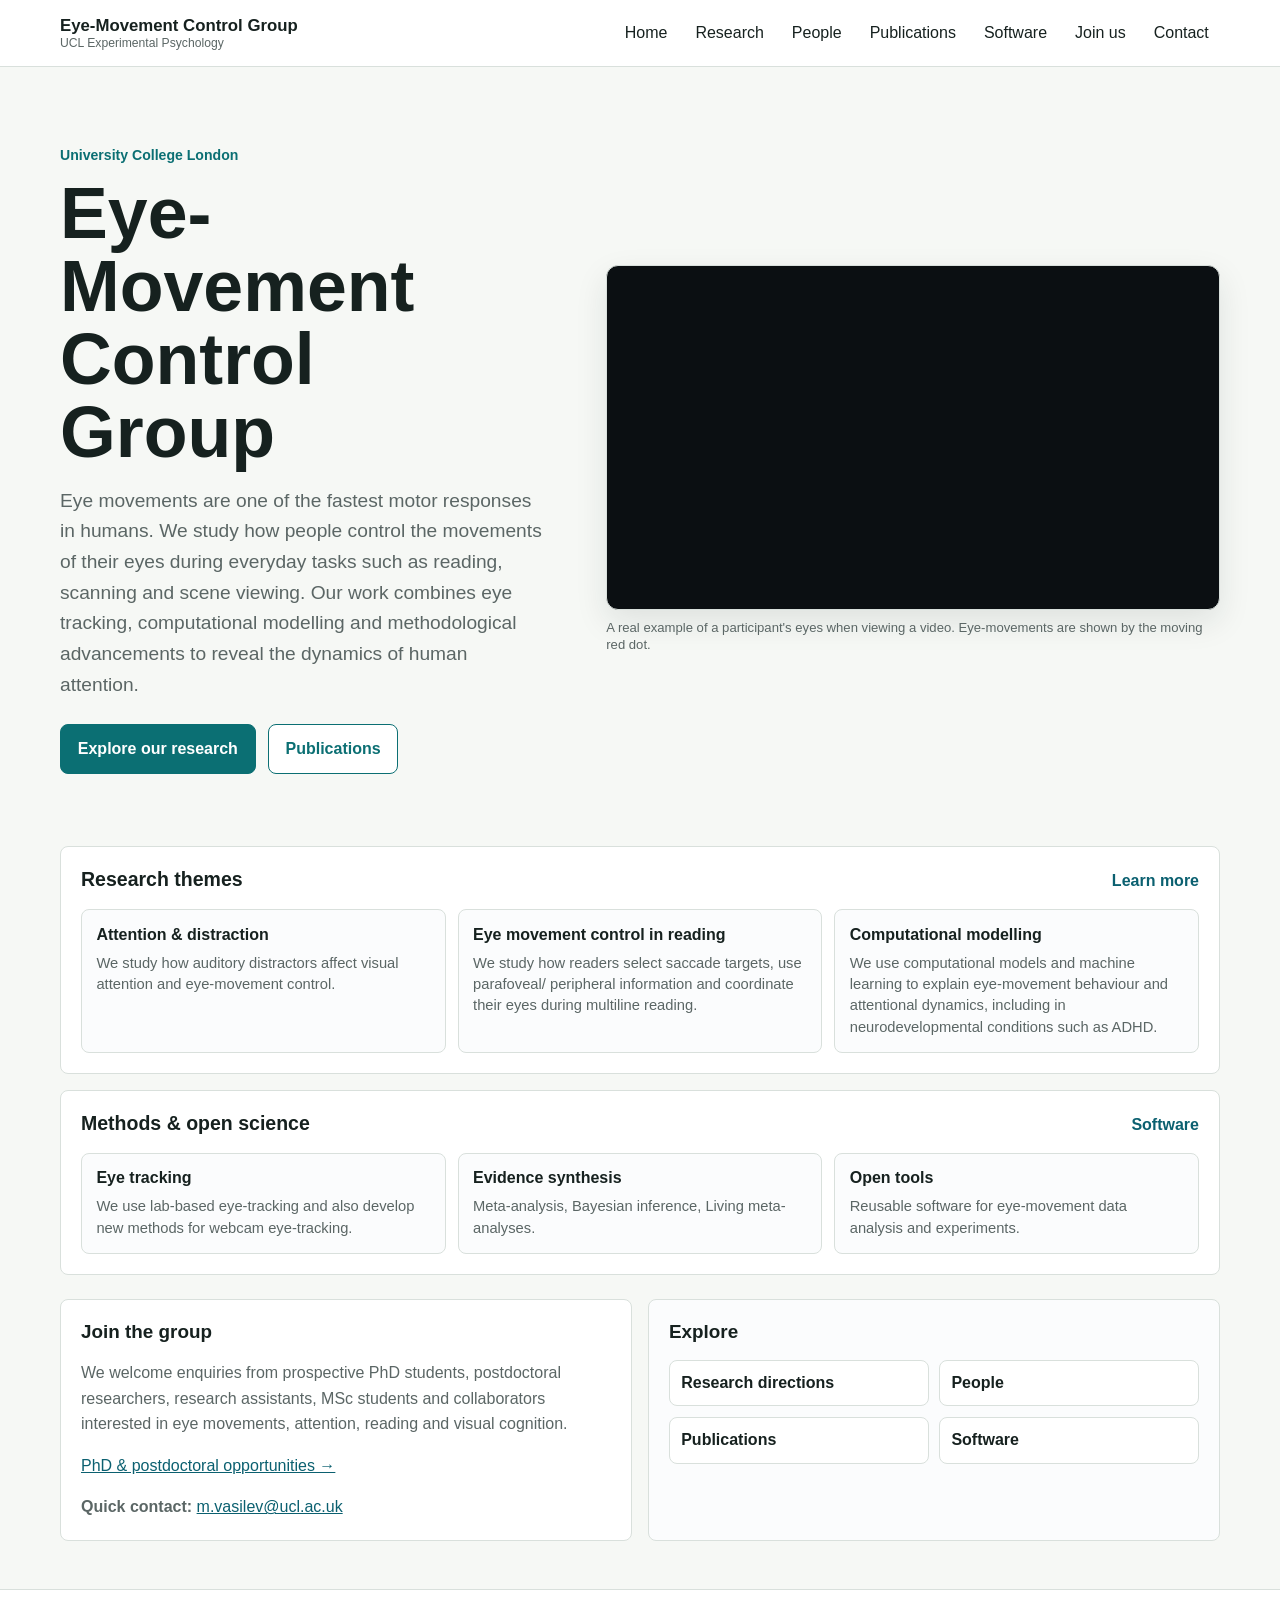
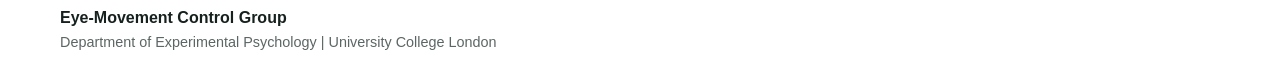
==== index.html @ b3ec9efa "Update index.html" ====
<!doctype html><html lang="en"><head><meta charset="utf-8"><meta name="viewport" content="width=device-width,initial-scale=1"><title>Eye-Movement Control Group | UCL</title><link rel="stylesheet" href="assets/css/style.css"><link rel="stylesheet" href="assets/css/custom.css"></head><body>
<header class="site-header"><div class="container header-inner"><a class="site-brand-text" href="index.html">Eye-Movement Control Group<span>UCL Experimental Psychology</span></a><nav><ul class="nav-list"><li><a href="index.html">Home</a></li><li><a href="research.html">Research</a></li><li><a href="people.html">People</a></li><li><a href="publications.html">Publications</a></li><li><a href="software.html">Software</a></li><li><a href="join.html">Join us</a></li><li><a href="contact.html">Contact</a></li></ul></nav></div></header>
<main class="container"><section class="hero"><div class="hero-copy"><p class="eyebrow">University College London</p><h1>Eye-Movement Control Group</h1><p class="lead">Eye movements are one of the fastest motor responses in humans. We study how people control the movements of their eyes during everyday tasks such as reading, scanning and scene viewing. Our work combines eye tracking, computational modelling and methodological advancements to reveal the dynamics of human attention.</p><div class="button-row"><a class="button" href="research.html">Explore our research</a><a class="button button-secondary" href="publications.html">Publications</a></div></div><div class="hero-visual hero-video-wrap"><video class="hero-video" autoplay muted loop playsinline preload="metadata" aria-label="Real eye-tracking data overlaid on a dynamic scene"><source src="videos/eye-movements-demo.mp4" type="video/mp4">Your browser does not support embedded video.</video><p class="hero-video-caption">A real example of a participant's eyes when viewing a video. Eye-movements are shown by the moving red dot.</p></div></section>
<section class="home-research"><article class="research-group-card"><div class="research-group-heading"><h2>Research themes</h2><a href="research.html">Learn more</a></div><div class="research-topic-grid"><div class="research-topic-card"><h3>Attention & distraction</h3><p>We study how auditory distractors affect visual attention and eye-movement control.</p></div><div class="research-topic-card"><h3>Eye movement control in reading</h3><p> We study how readers select saccade targets, use parafoveal/ peripheral information and coordinate their eyes during multiline reading.</p></div><div class="research-topic-card"><h3>Computational modelling</h3><p> We use computational models and machine learning to explain eye-movement behaviour and attentional dynamics, including in neurodevelopmental conditions such as ADHD.</p></div></div></article>
<article class="research-group-card"><div class="research-group-heading"><h2>Methods & open science</h2><a href="software.html">Software</a></div><div class="research-topic-grid"><div class="research-topic-card"><h3>Eye tracking</h3><p>We use lab-based eye-tracking and also develop new methods for webcam eye-tracking.</p></div><div class="research-topic-card"><h3>Evidence synthesis</h3><p>Meta-analysis, Bayesian inference, Living meta-analyses.</p></div><div class="research-topic-card"><h3>Open tools</h3><p>Reusable software for eye-movement data analysis and experiments.</p></div></div></article></section>
<section class="grid two-up"><div class="panel">
  <h2>Join the group</h2>
  <p>We welcome enquiries from prospective PhD students, postdoctoral researchers, research assistants, MSc students and collaborators interested in eye movements, attention, reading and visual cognition.</p>
  <p><a href="join.html">PhD &amp; postdoctoral opportunities →</a></p>
  <p><strong>Quick contact:</strong> <a href="mailto:m.vasilev@ucl.ac.uk">m.vasilev@ucl.ac.uk</a></p>
</div><div class="panel link-panel"><h2>Explore</h2><ul class="section-links"><li><a href="research.html">Research directions</a></li><li><a href="people.html">People</a></li><li><a href="publications.html">Publications</a></li><li><a href="software.html">Software</a></li></ul></div></section>
</main><footer class="site-footer"><div class="container footer-inner"><div><strong>Eye-Movement Control Group</strong><div class="small">Department of Experimental Psychology | University College London</div></div><div class="small"></div></div></footer></body></html>
---- assets/css/style.css ----
:root {
  --bg: #f6f8f5;
  --surface: #ffffff;
  --surface-soft: #f2f5f7;
  --text: #16211f;
  --muted: #5b6665;
  --accent: #0f766e;
  --accent-strong: #b45309;
  --link: #155e75;
  --border: #d9e0dc;
  --shadow: 0 16px 42px rgba(22, 33, 31, 0.08);
}

* {
  box-sizing: border-box;
}

html {
  scroll-behavior: smooth;
}

body {
  margin: 0;
  font-family: Arial, Helvetica, sans-serif;
  background: var(--bg);
  color: var(--text);
  line-height: 1.6;
}

a {
  color: var(--link);
}

.container {
  width: min(1160px, 92vw);
  margin: 0 auto;
}

.site-header {
  position: sticky;
  top: 0;
  z-index: 20;
  background: rgba(255, 255, 255, 0.94);
  border-bottom: 1px solid var(--border);
  backdrop-filter: blur(10px);
}

.header-inner,
.footer-inner {
  display: flex;
  justify-content: space-between;
  align-items: center;
  gap: 1.25rem;
  padding: 0.95rem 0;
}

.site-brand {
  display: inline-flex;
  align-items: center;
  flex: 0 0 auto;
  text-decoration: none;
}

.site-brand img {
  display: block;
  width: min(260px, 48vw);
  height: auto;
}

.nav-list {
  display: flex;
  flex-wrap: wrap;
  gap: 0.35rem;
  justify-content: flex-end;
  margin: 0;
  padding: 0;
  list-style: none;
}

.nav-list a {
  display: inline-flex;
  align-items: center;
  min-height: 2.25rem;
  padding: 0.32rem 0.7rem;
  border-radius: 8px;
  color: var(--text);
  text-decoration: none;
}

.nav-list a:hover {
  background: var(--surface-soft);
  color: var(--accent);
}

.clone-button {
  display: inline-flex;
  align-items: center;
  justify-content: center;
  flex: 0 0 auto;
  min-height: 2.25rem;
  padding: 0.32rem 0.82rem;
  border: 1px solid var(--accent);
  border-radius: 8px;
  background: var(--accent);
  color: #ffffff;
  font-size: 0.94rem;
  font-weight: 700;
  text-decoration: none;
}

.clone-button:hover {
  background: #0b5f59;
  border-color: #0b5f59;
  color: #ffffff;
}

.hero {
  display: grid;
  grid-template-columns: minmax(0, 1.04fr) minmax(340px, 0.96fr);
  align-items: center;
  gap: clamp(2rem, 5vw, 4.5rem);
  min-height: auto;
  padding: clamp(2.4rem, 6vw, 5rem) 0 clamp(1.75rem, 4vw, 3rem);
}

.hero-copy h1 {
  max-width: 820px;
  margin: 0 0 1rem;
  font-size: clamp(2.4rem, 5.6vw, 5rem);
  line-height: 1.02;
  letter-spacing: 0;
}

.eyebrow {
  margin: 0 0 0.65rem;
  color: var(--accent);
  font-size: 0.88rem;
  font-weight: 700;
  letter-spacing: 0;
}

.lead {
  max-width: 720px;
  margin: 0;
  color: var(--muted);
  font-size: clamp(1.04rem, 1.5vw, 1.2rem);
}

.button-row {
  display: flex;
  flex-wrap: wrap;
  gap: 0.75rem;
  margin-top: 1.45rem;
}

.button {
  display: inline-flex;
  align-items: center;
  justify-content: center;
  min-height: 2.65rem;
  padding: 0.72rem 1.05rem;
  border: 1px solid var(--accent);
  border-radius: 8px;
  background: var(--accent);
  color: #ffffff;
  font-weight: 700;
  text-decoration: none;
}

.button:hover {
  background: #0b5f59;
  border-color: #0b5f59;
}

.button-secondary {
  background: var(--surface);
  color: var(--accent);
}

.button-secondary:hover {
  background: #eaf5f2;
  color: #0b5f59;
}

.hero-visual {
  display: grid;
  justify-items: center;
  min-width: 0;
}

.crystal-viewer {
  position: relative;
  overflow: hidden;
  width: 58%;
  height: min(302px, 32vw);
  min-height: 210px;
  border: 1px solid rgba(217, 224, 220, 0.5);
  border-radius: 8px;
  background: var(--bg);
  box-shadow: none;
}

.viewer-fallback {
  position: absolute;
  inset: 0;
  background: var(--bg);
}

.atom {
  position: absolute;
  display: block;
  border-radius: 50%;
  box-shadow: inset -10px -12px 18px rgba(0, 0, 0, 0.16), 0 12px 20px rgba(0, 0, 0, 0.12);
}

.atom-sr {
  width: 3.15rem;
  height: 3.15rem;
  background: #2f9e44;
}

.atom-ti {
  width: 2.55rem;
  height: 2.55rem;
  background: #2563eb;
}

.atom-o {
  width: 2rem;
  height: 2rem;
  background: #dc2626;
}

.atom-corner-1 {
  left: 18%;
  top: 23%;
}

.atom-corner-2 {
  right: 20%;
  top: 20%;
}

.atom-corner-3 {
  left: 22%;
  bottom: 19%;
}

.atom-corner-4 {
  right: 17%;
  bottom: 23%;
}

.atom-center {
  left: 50%;
  top: 50%;
  transform: translate(-50%, -50%);
}

.atom-face-1 {
  left: 50%;
  top: 24%;
  transform: translateX(-50%);
}

.atom-face-2 {
  left: 28%;
  top: 50%;
  transform: translateY(-50%);
}

.atom-face-3 {
  right: 28%;
  top: 50%;
  transform: translateY(-50%);
}

.structure-caption {
  display: flex;
  justify-content: space-between;
  gap: 1rem;
  width: 58%;
  margin: 0.75rem 0 0;
  color: var(--muted);
  font-size: 0.95rem;
}

.structure-caption strong {
  color: var(--text);
  white-space: nowrap;
}

.grid {
  display: grid;
  gap: 1rem;
  margin: 1.5rem 0;
}

.three-up {
  grid-template-columns: repeat(3, minmax(0, 1fr));
}

.two-up {
  grid-template-columns: repeat(2, minmax(0, 1fr));
}

.card,
.panel,
.publication-preview {
  border: 1px solid var(--border);
  border-radius: 8px;
  background: var(--surface);
  padding: 1.25rem;
}

.card h2,
.panel h2,
.publication-preview h2 {
  margin-top: 0;
  font-size: 1.18rem;
  line-height: 1.25;
}

.card h2:not(:first-child) {
  margin-top: 1.6rem;
}

.card p,
.panel p {
  margin-bottom: 0;
  color: var(--muted);
}

.home-research {
  display: grid;
  gap: 1rem;
  margin: 1.5rem 0;
}

.research-group-card {
  border: 1px solid var(--border);
  border-radius: 8px;
  background: var(--surface);
  padding: 1.25rem;
}

.research-group-heading {
  display: flex;
  align-items: baseline;
  justify-content: space-between;
  gap: 1rem;
  margin-bottom: 0.95rem;
}

.research-group-heading h2 {
  margin: 0;
  font-size: 1.22rem;
  line-height: 1.25;
}

.research-group-heading a {
  flex: 0 0 auto;
  font-weight: 700;
  text-decoration: none;
}

.research-topic-grid {
  display: grid;
  grid-template-columns: repeat(3, minmax(0, 1fr));
  gap: 0.75rem;
}

.research-topic-card {
  display: grid;
  gap: 0.45rem;
  align-content: start;
  min-height: 5.25rem;
  border: 1px solid var(--border);
  border-radius: 8px;
  background: #fbfcfd;
  padding: 0.9rem;
}

.research-topic-card h3 {
  margin: 0;
  font-size: 1rem;
  line-height: 1.3;
}

.research-topic-card p {
  margin: 0;
  color: var(--muted);
  font-size: 0.92rem;
  line-height: 1.45;
}

.link-panel {
  background: #fbfcfd;
}

.section-links {
  display: grid;
  grid-template-columns: repeat(2, minmax(0, 1fr));
  gap: 0.65rem;
  margin: 0;
  padding: 0;
  list-style: none;
}

.section-links a {
  display: block;
  min-height: 2.5rem;
  padding: 0.6rem 0.7rem;
  border: 1px solid var(--border);
  border-radius: 8px;
  background: var(--surface);
  color: var(--text);
  font-weight: 700;
  text-decoration: none;
}

.section-links a:hover {
  border-color: var(--accent);
  color: var(--accent);
}

.section-heading {
  display: flex;
  align-items: baseline;
  justify-content: space-between;
  gap: 1rem;
}

.section-heading h2 {
  margin: 0;
}

.section-heading a {
  font-weight: 700;
  text-decoration: none;
}

.publication-list {
  margin: 0.75rem 0 0;
  padding: 0;
  list-style: none;
}

.publication-list li {
  display: grid;
  gap: 0.2rem;
  padding: 1rem 0;
  border-top: 1px solid var(--border);
}

.publication-list li:first-child {
  border-top: 0;
}

.publication-list strong {
  color: var(--text);
}

.publication-list span,
.publication-list em {
  color: var(--muted);
}

.publication-list a {
  width: fit-content;
  font-weight: 700;
  text-decoration: none;
}

.publication-overview {
  margin: 1rem 0 1.25rem;
  border-top: 1px solid var(--border);
  border-bottom: 1px solid var(--border);
  padding: 0.85rem 0;
}

.publication-overview p {
  margin: 0;
  color: var(--muted);
}

.publication-overview strong {
  color: var(--text);
}

.publication-catalog {
  margin-top: 1rem;
}

.full-publication-list {
  counter-reset: publication;
  display: grid;
  gap: 0.85rem;
  margin-top: 0;
}

.full-publication-list .publication-item {
  counter-increment: publication;
  display: block;
  border: 1px solid var(--border);
  border-radius: 8px;
  background: var(--surface);
  padding: 0;
}

.full-publication-list .publication-item:first-child {
  border-top: 1px solid var(--border);
}

.publication-entry {
  display: grid;
  grid-template-columns: 3rem 4.75rem minmax(0, 1fr);
  gap: 0.95rem;
  align-items: start;
  padding: 1rem;
}

.publication-entry::before {
  content: counter(publication);
  display: inline-flex;
  align-items: center;
  justify-content: center;
  width: 2.35rem;
  height: 2.35rem;
  border-radius: 50%;
  background: var(--surface-soft);
  color: var(--accent);
  font-weight: 700;
}

.publication-year-pill {
  display: inline-flex;
  align-items: center;
  justify-content: center;
  min-height: 2rem;
  border: 1px solid var(--border);
  border-radius: 8px;
  padding: 0.25rem 0.55rem;
  color: var(--accent-strong);
  font-size: 0.9rem;
  font-weight: 700;
}

.publication-body {
  min-width: 0;
}

.publication-body h2 {
  margin: 0;
  font-size: 1.05rem;
  line-height: 1.35;
}

.publication-title-row {
  display: grid;
  grid-template-columns: minmax(0, 1fr) auto;
  gap: 0.75rem;
  align-items: start;
}

.publication-altmetric {
  display: flex;
  justify-content: flex-end;
  min-width: 4rem;
  min-height: 2.2rem;
}

.publication-authors {
  margin: 0.35rem 0 0;
  color: var(--muted);
}

.publication-meta {
  display: flex;
  flex-wrap: wrap;
  gap: 0.15rem 0.75rem;
  margin: 0.5rem 0 0;
  color: var(--muted);
  font-size: 0.94rem;
}

.publication-actions {
  display: flex;
  flex-wrap: wrap;
  gap: 0.5rem;
  margin-top: 0.7rem;
}

.publication-actions a {
  display: inline-flex;
  align-items: center;
  min-height: 2rem;
  border: 1px solid var(--border);
  border-radius: 8px;
  padding: 0.25rem 0.65rem;
  background: #fbfcfd;
  color: var(--link);
  font-size: 0.9rem;
}

.publication-actions a:hover {
  border-color: var(--accent);
  color: var(--accent);
}

.page-header {
  padding: 2.5rem 0 0.75rem;
}

.page-header h1 {
  margin: 0 0 0.5rem;
  font-size: clamp(2rem, 4vw, 3.25rem);
  letter-spacing: 0;
}

.page-intro {
  max-width: 760px;
  color: var(--muted);
}

.person-card h2 {
  margin-bottom: 0.2rem;
}

.person-time {
  margin: 0.25rem 0;
  color: var(--muted);
  font-size: 0.92rem;
  font-weight: 700;
}

.person-email,
.person-link {
  margin: 0.25rem 0;
}

.person-link a {
  font-weight: 700;
  text-decoration: none;
}

.person-card-header {
  display: grid;
  grid-template-columns: 5.5rem minmax(0, 1fr);
  gap: 1rem;
  align-items: center;
  margin-bottom: 0.85rem;
}

.person-photo {
  display: block;
  width: 5.5rem;
  aspect-ratio: 3 / 4;
  border: 1px solid var(--border);
  border-radius: 8px;
  object-fit: cover;
  object-position: center top;
  background: var(--surface-soft);
}

.person-photo-placeholder {
  display: inline-flex;
  align-items: center;
  justify-content: center;
  color: var(--accent);
  font-size: 1.6rem;
  font-weight: 700;
}

.muted {
  color: var(--muted);
}

.contact-card p {
  margin: 0.35rem 0;
}

.news-tools,
.people-tools {
  display: flex;
  flex-wrap: wrap;
  gap: 0.55rem;
  margin: 0.75rem 0 1.25rem;
}

.news-filter,
.news-keyword,
.people-filter {
  display: inline-flex;
  align-items: center;
  min-height: 2.2rem;
  border: 1px solid var(--border);
  border-radius: 8px;
  background: var(--surface);
  color: var(--text);
  font: inherit;
  font-size: 0.92rem;
  font-weight: 700;
  cursor: pointer;
}

.news-filter,
.people-filter {
  padding: 0.35rem 0.8rem;
}

.news-filter:hover,
.news-filter.is-active,
.news-keyword:hover,
.people-filter:hover,
.people-filter.is-active {
  border-color: var(--accent);
  color: var(--accent);
}

.news-filter.is-active,
.people-filter.is-active {
  background: #eaf5f2;
}

.person-card[hidden] {
  display: none;
}

.news-timeline {
  display: grid;
  gap: 0.85rem;
}

.news-item[hidden] {
  display: none;
}

.news-details {
  border: 1px solid var(--border);
  border-radius: 8px;
  background: var(--surface);
}

.news-details summary {
  display: grid;
  grid-template-columns: 9.5rem minmax(0, 1fr) auto;
  gap: 0.9rem;
  align-items: center;
  padding: 1rem;
  cursor: pointer;
}

.news-details summary::marker {
  color: var(--accent);
}

.news-details[open] summary {
  border-bottom: 1px solid var(--border);
}

.news-date {
  color: var(--accent-strong);
  font-weight: 700;
}

.news-title {
  min-width: 0;
  font-weight: 700;
  line-height: 1.35;
}

.news-keywords {
  display: flex;
  flex-wrap: wrap;
  gap: 0.4rem;
  justify-content: flex-end;
}

.news-keyword {
  padding: 0.25rem 0.6rem;
}

.news-story {
  padding: 0 1rem 1rem;
  color: var(--muted);
}

.news-story p:last-child {
  margin-bottom: 0;
}

.site-footer {
  margin-top: 3rem;
  border-top: 1px solid var(--border);
  background: var(--surface);
}

.site-footer a {
  color: var(--link);
  text-decoration: none;
}

@media (max-width: 900px) {
  .hero {
    grid-template-columns: 1fr;
    min-height: auto;
  }

  .crystal-viewer {
    width: 55%;
    height: 250px;
  }

  .three-up,
  .two-up,
  .research-topic-grid {
    grid-template-columns: 1fr;
  }
}

@media (max-width: 700px) {
  .header-inner,
  .footer-inner {
    align-items: flex-start;
    flex-direction: column;
  }

  .nav-list {
    justify-content: flex-start;
  }

  .hero {
    padding-top: 2rem;
  }

  .hero-copy h1 {
    font-size: clamp(2.1rem, 13vw, 3.4rem);
  }

  .button,
  .button-secondary {
    width: 100%;
  }

  .crystal-viewer {
    width: 100%;
    height: 220px;
    min-height: 190px;
  }

  .structure-caption {
    width: 100%;
  }

  .structure-caption,
  .section-heading,
  .research-group-heading {
    align-items: flex-start;
    flex-direction: column;
  }

  .section-links {
    grid-template-columns: 1fr;
  }

  .publication-entry {
    grid-template-columns: 2.7rem minmax(0, 1fr);
    gap: 0.7rem;
  }

  .publication-entry::before {
    grid-row: 1 / span 2;
  }

  .publication-year-pill,
  .publication-body {
    grid-column: 2;
  }

  .publication-title-row {
    grid-template-columns: 1fr;
  }

  .publication-altmetric {
    justify-content: flex-start;
    width: fit-content;
  }

  .news-details summary {
    grid-template-columns: 1fr;
  }

  .news-keywords {
    justify-content: flex-start;
  }
}

/* Join the group funding information */
.join-panel-home h3 { margin-top: 1.35rem; margin-bottom: .45rem; }
.join-panel-home .funding-links { line-height: 1.8; }
.join-panel-home .funding-links a { text-decoration-thickness: 1px; text-underline-offset: 3px; }

/* Join the group page */
.join-page { padding-top: 3rem; padding-bottom: 4rem; }
.join-intro { max-width: 850px; margin-bottom: 3rem; }
.funding-grid { display: grid; grid-template-columns: repeat(2, minmax(0, 1fr)); gap: 1.25rem; margin-top: 1.5rem; }
.funding-card { border: 1px solid rgba(120,120,120,.22); border-radius: 16px; padding: 1.4rem; }
.funding-card h3 { margin-top: 0; margin-bottom: .65rem; }
.funding-card p { margin-bottom: .8rem; }
.funding-card a { text-underline-offset: 3px; }
.join-contact { margin-top: 1rem; }
@media (max-width: 760px) {
  .funding-grid { grid-template-columns: 1fr; }
  .join-page { padding-top: 2rem; }
}
---- assets/css/custom.css ----
:root { --accent:#0b6f73; --link:#0b6070; }
.site-brand-text { font-weight:800; font-size:1.05rem; color:var(--text); text-decoration:none; line-height:1.15; }
.site-brand-text span { display:block; font-size:.76rem; font-weight:500; color:var(--muted); margin-top:.12rem; }
.hero-photo { width:min(360px,82vw); aspect-ratio:1/1; object-fit:cover; border-radius:12px; border:1px solid var(--border); }
.kicker { color:var(--accent); font-weight:700; margin:0 0 .45rem; }
.page-main { padding:2.7rem 0 4rem; min-height:65vh; }
.page-main h1 { font-size:clamp(2.1rem,4vw,3.8rem); line-height:1.05; margin:.2rem 0 1rem; }
.page-intro { max-width:780px; color:var(--muted); font-size:1.1rem; }
.research-detail { display:grid; grid-template-columns:repeat(2,minmax(0,1fr)); gap:1rem; margin:1.5rem 0; }
.research-detail .card { min-height:220px; }
.pub-year { margin-top:2rem; padding-bottom:.35rem; border-bottom:1px solid var(--border); }
.pub-item { padding:1rem 0; border-bottom:1px solid var(--border); }
.pub-item p { margin:.2rem 0; }
.pub-links { font-size:.92rem; }
.person-card { display:grid; grid-template-columns:180px 1fr; gap:1.5rem; align-items:start; }
.person-card img { width:180px; aspect-ratio:1/1; object-fit:cover; border-radius:10px; }
.software-grid { display:grid; grid-template-columns:repeat(2,minmax(0,1fr)); gap:1rem; margin-top:1.5rem; }
.site-footer { border-top:1px solid var(--border); background:var(--surface); }
.footer-inner { align-items:flex-start; }
.small { font-size:.9rem; color:var(--muted); }
@media (max-width:800px){ .research-detail,.software-grid{grid-template-columns:1fr}.person-card{grid-template-columns:1fr}.person-card img{width:150px}.hero{grid-template-columns:1fr}.hero-visual{justify-items:start}.nav-list{justify-content:flex-start}.header-inner{align-items:flex-start;flex-direction:column}}
.pub-title { color: inherit; text-decoration: none; border-bottom: 1px solid transparent; transition: color .18s ease, border-color .18s ease; }
.pub-title:hover, .pub-title:focus { color: var(--accent); border-bottom-color: currentColor; }
/* Homepage eye-movement video */
.hero-video-wrap { width:100%; justify-items:stretch; }
.hero-video { display:block; width:100%; max-width:680px; aspect-ratio:16/9; object-fit:contain; background:#0b0f12; border:1px solid var(--border); border-radius:12px; box-shadow:0 12px 32px rgba(20,36,38,.10); }
.hero-video-caption { max-width:680px; margin:.55rem 0 0; color:var(--muted); font-size:.82rem; line-height:1.35; }
@media (min-width:901px) { .hero { grid-template-columns:minmax(0,.88fr) minmax(500px,1.12fr); } }
@media (max-width:900px) { .hero-video { max-width:100%; } .hero-video-caption { max-width:100%; } }
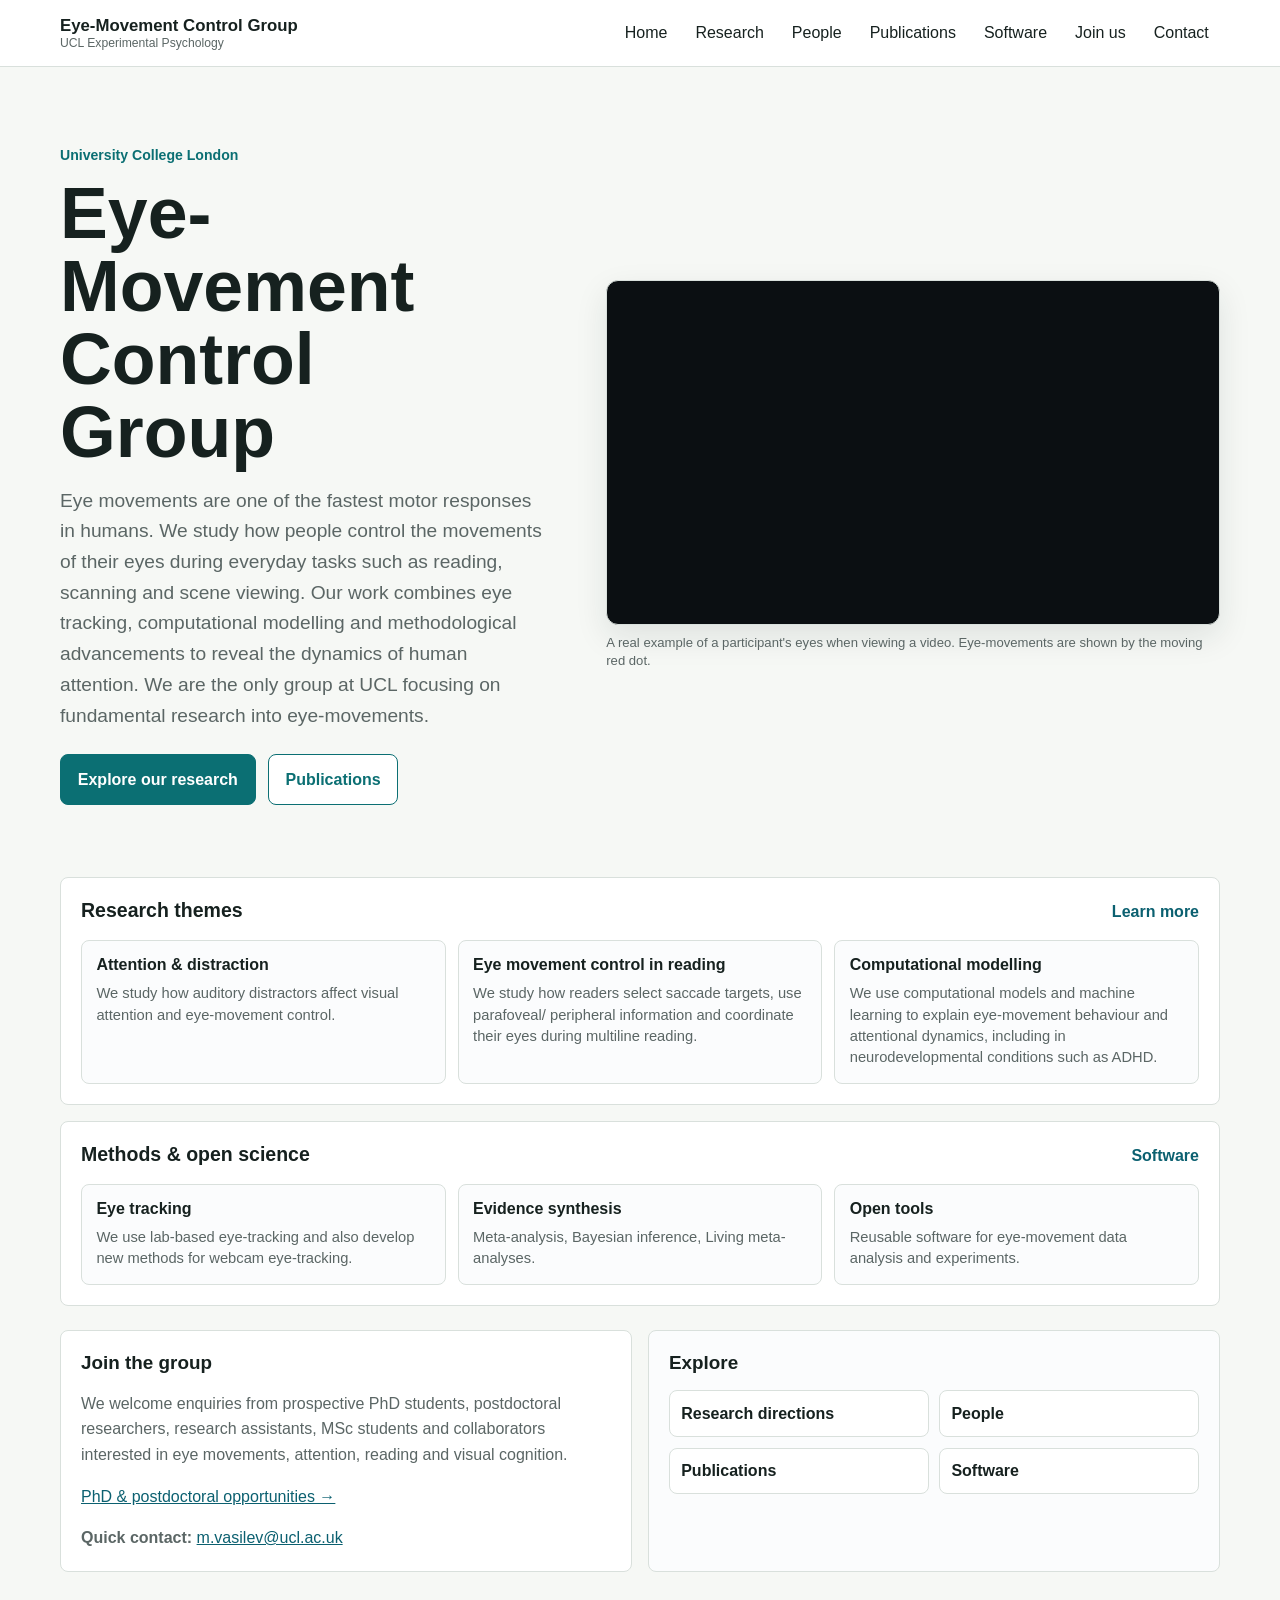
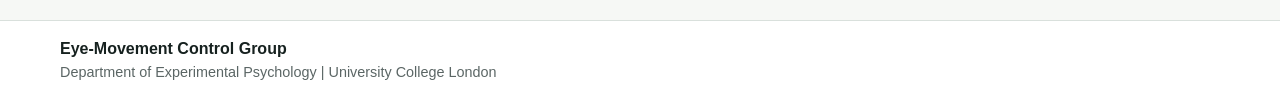
==== commit 22697348: "update landing page" ====
--- a/index.html
+++ b/index.html
@@ -1,6 +1,6 @@
 <!doctype html><html lang="en"><head><meta charset="utf-8"><meta name="viewport" content="width=device-width,initial-scale=1"><title>Eye-Movement Control Group | UCL</title><link rel="stylesheet" href="assets/css/style.css"><link rel="stylesheet" href="assets/css/custom.css"></head><body>
 <header class="site-header"><div class="container header-inner"><a class="site-brand-text" href="index.html">Eye-Movement Control Group<span>UCL Experimental Psychology</span></a><nav><ul class="nav-list"><li><a href="index.html">Home</a></li><li><a href="research.html">Research</a></li><li><a href="people.html">People</a></li><li><a href="publications.html">Publications</a></li><li><a href="software.html">Software</a></li><li><a href="join.html">Join us</a></li><li><a href="contact.html">Contact</a></li></ul></nav></div></header>
-<main class="container"><section class="hero"><div class="hero-copy"><p class="eyebrow">University College London</p><h1>Eye-Movement Control Group</h1><p class="lead">Eye movements are one of the fastest motor responses in humans. We study how people control the movements of their eyes during everyday tasks such as reading, scanning and scene viewing. Our work combines eye tracking, computational modelling and methodological advancements to reveal the dynamics of human attention.</p><div class="button-row"><a class="button" href="research.html">Explore our research</a><a class="button button-secondary" href="publications.html">Publications</a></div></div><div class="hero-visual hero-video-wrap"><video class="hero-video" autoplay muted loop playsinline preload="metadata" aria-label="Real eye-tracking data overlaid on a dynamic scene"><source src="videos/eye-movements-demo.mp4" type="video/mp4">Your browser does not support embedded video.</video><p class="hero-video-caption">A real example of a participant's eyes when viewing a video. Eye-movements are shown by the moving red dot.</p></div></section>
+<main class="container"><section class="hero"><div class="hero-copy"><p class="eyebrow">University College London</p><h1>Eye-Movement Control Group</h1><p class="lead">Eye movements are one of the fastest motor responses in humans. We study how people control the movements of their eyes during everyday tasks such as reading, scanning and scene viewing. Our work combines eye tracking, computational modelling and methodological advancements to reveal the dynamics of human attention. We are the only group at UCL focusing on fundamental research into eye-movements.</p><div class="button-row"><a class="button" href="research.html">Explore our research</a><a class="button button-secondary" href="publications.html">Publications</a></div></div><div class="hero-visual hero-video-wrap"><video class="hero-video" autoplay muted loop playsinline preload="metadata" aria-label="Real eye-tracking data overlaid on a dynamic scene"><source src="videos/eye-movements-demo.mp4" type="video/mp4">Your browser does not support embedded video.</video><p class="hero-video-caption">A real example of a participant's eyes when viewing a video. Eye-movements are shown by the moving red dot.</p></div></section>
 <section class="home-research"><article class="research-group-card"><div class="research-group-heading"><h2>Research themes</h2><a href="research.html">Learn more</a></div><div class="research-topic-grid"><div class="research-topic-card"><h3>Attention & distraction</h3><p>We study how auditory distractors affect visual attention and eye-movement control.</p></div><div class="research-topic-card"><h3>Eye movement control in reading</h3><p> We study how readers select saccade targets, use parafoveal/ peripheral information and coordinate their eyes during multiline reading.</p></div><div class="research-topic-card"><h3>Computational modelling</h3><p> We use computational models and machine learning to explain eye-movement behaviour and attentional dynamics, including in neurodevelopmental conditions such as ADHD.</p></div></div></article>
 <article class="research-group-card"><div class="research-group-heading"><h2>Methods & open science</h2><a href="software.html">Software</a></div><div class="research-topic-grid"><div class="research-topic-card"><h3>Eye tracking</h3><p>We use lab-based eye-tracking and also develop new methods for webcam eye-tracking.</p></div><div class="research-topic-card"><h3>Evidence synthesis</h3><p>Meta-analysis, Bayesian inference, Living meta-analyses.</p></div><div class="research-topic-card"><h3>Open tools</h3><p>Reusable software for eye-movement data analysis and experiments.</p></div></div></article></section>
 <section class="grid two-up"><div class="panel">
--- a/assets/css/style.css
+++ b/assets/css/style.css
@@ -808,7 +808,7 @@
   }
 
   .crystal-viewer {
-    width: 55%;
+    width: 70%;
     height: 250px;
   }
 
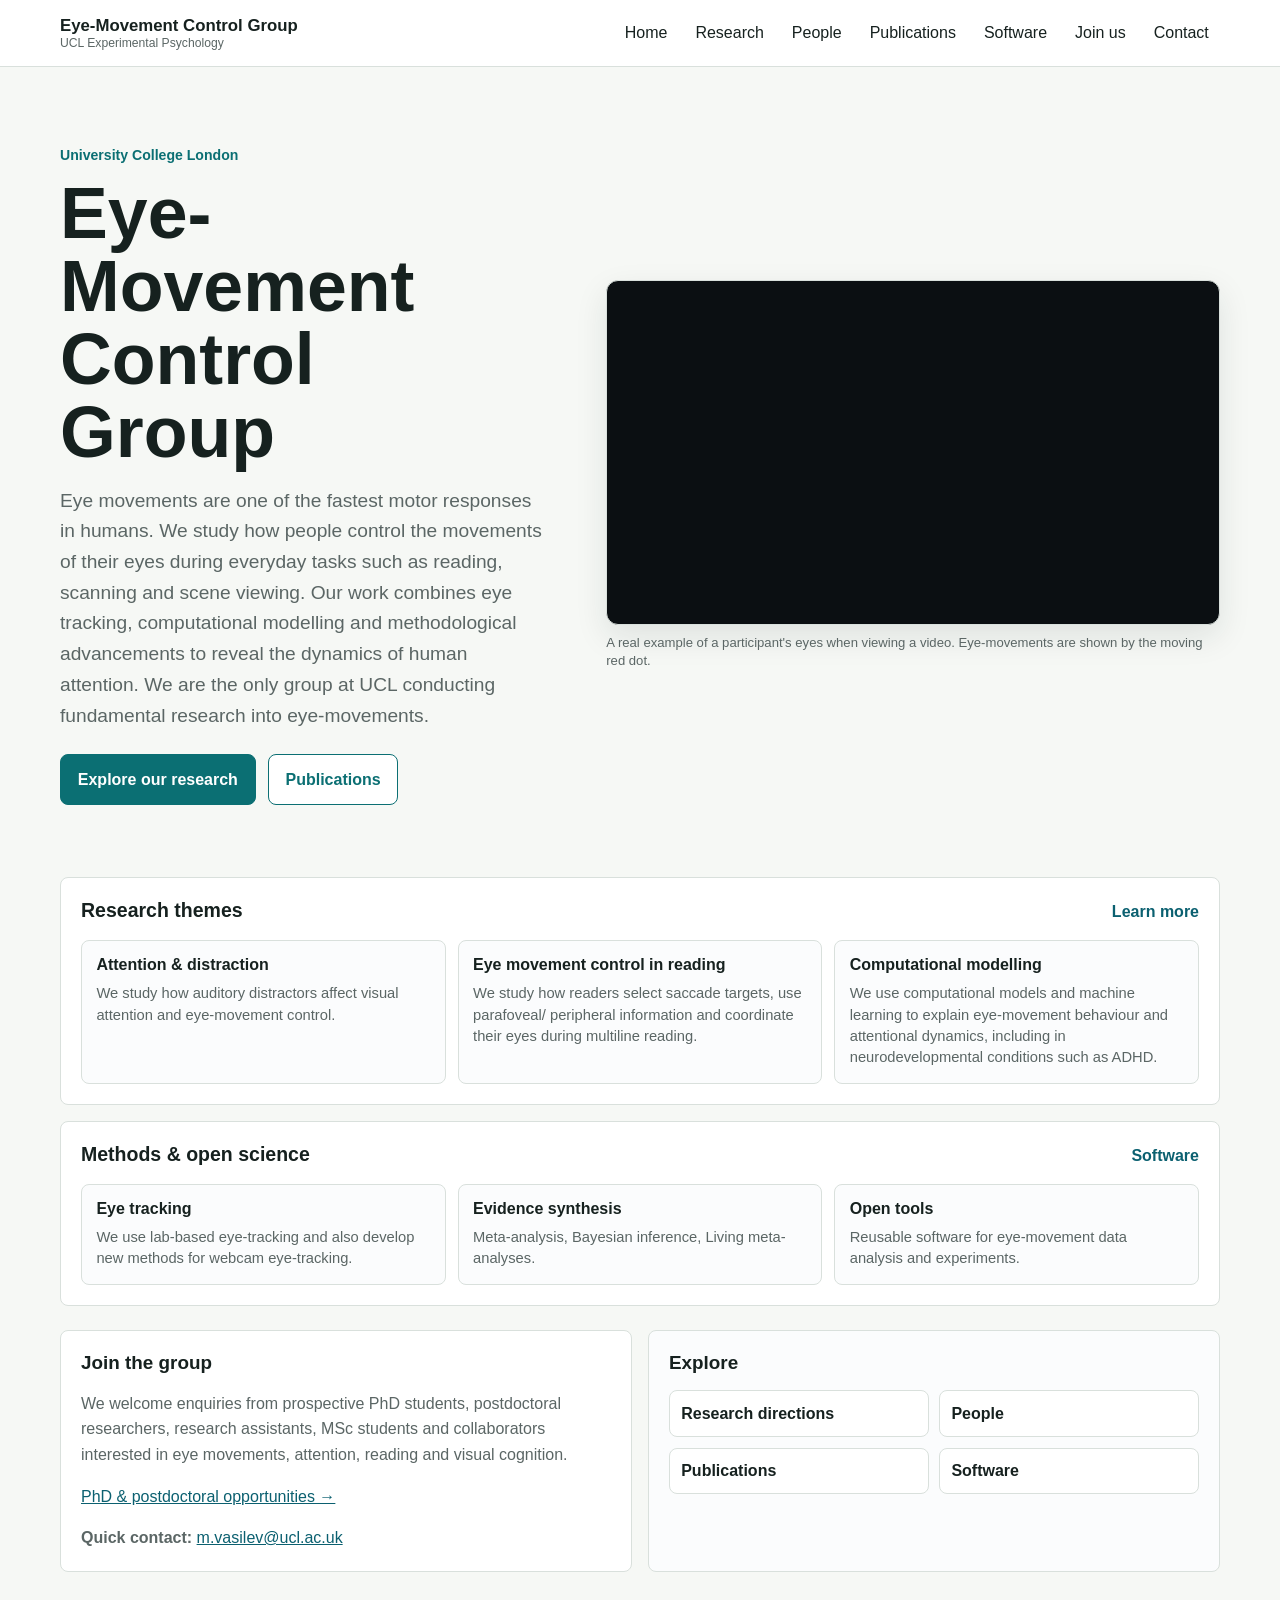
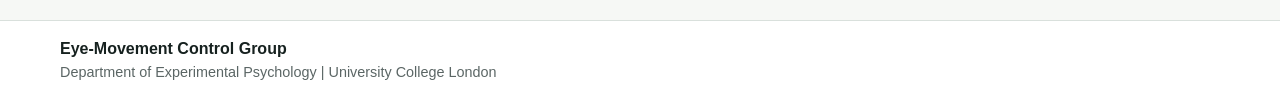
==== commit a32ece11: "Update index.html" ====
--- a/index.html
+++ b/index.html
@@ -1,6 +1,6 @@
 <!doctype html><html lang="en"><head><meta charset="utf-8"><meta name="viewport" content="width=device-width,initial-scale=1"><title>Eye-Movement Control Group | UCL</title><link rel="stylesheet" href="assets/css/style.css"><link rel="stylesheet" href="assets/css/custom.css"></head><body>
 <header class="site-header"><div class="container header-inner"><a class="site-brand-text" href="index.html">Eye-Movement Control Group<span>UCL Experimental Psychology</span></a><nav><ul class="nav-list"><li><a href="index.html">Home</a></li><li><a href="research.html">Research</a></li><li><a href="people.html">People</a></li><li><a href="publications.html">Publications</a></li><li><a href="software.html">Software</a></li><li><a href="join.html">Join us</a></li><li><a href="contact.html">Contact</a></li></ul></nav></div></header>
-<main class="container"><section class="hero"><div class="hero-copy"><p class="eyebrow">University College London</p><h1>Eye-Movement Control Group</h1><p class="lead">Eye movements are one of the fastest motor responses in humans. We study how people control the movements of their eyes during everyday tasks such as reading, scanning and scene viewing. Our work combines eye tracking, computational modelling and methodological advancements to reveal the dynamics of human attention. We are the only group at UCL focusing on fundamental research into eye-movements.</p><div class="button-row"><a class="button" href="research.html">Explore our research</a><a class="button button-secondary" href="publications.html">Publications</a></div></div><div class="hero-visual hero-video-wrap"><video class="hero-video" autoplay muted loop playsinline preload="metadata" aria-label="Real eye-tracking data overlaid on a dynamic scene"><source src="videos/eye-movements-demo.mp4" type="video/mp4">Your browser does not support embedded video.</video><p class="hero-video-caption">A real example of a participant's eyes when viewing a video. Eye-movements are shown by the moving red dot.</p></div></section>
+<main class="container"><section class="hero"><div class="hero-copy"><p class="eyebrow">University College London</p><h1>Eye-Movement Control Group</h1><p class="lead">Eye movements are one of the fastest motor responses in humans. We study how people control the movements of their eyes during everyday tasks such as reading, scanning and scene viewing. Our work combines eye tracking, computational modelling and methodological advancements to reveal the dynamics of human attention. We are the only group at UCL conducting fundamental research into eye-movements.</p><div class="button-row"><a class="button" href="research.html">Explore our research</a><a class="button button-secondary" href="publications.html">Publications</a></div></div><div class="hero-visual hero-video-wrap"><video class="hero-video" autoplay muted loop playsinline preload="metadata" aria-label="Real eye-tracking data overlaid on a dynamic scene"><source src="videos/eye-movements-demo.mp4" type="video/mp4">Your browser does not support embedded video.</video><p class="hero-video-caption">A real example of a participant's eyes when viewing a video. Eye-movements are shown by the moving red dot.</p></div></section>
 <section class="home-research"><article class="research-group-card"><div class="research-group-heading"><h2>Research themes</h2><a href="research.html">Learn more</a></div><div class="research-topic-grid"><div class="research-topic-card"><h3>Attention & distraction</h3><p>We study how auditory distractors affect visual attention and eye-movement control.</p></div><div class="research-topic-card"><h3>Eye movement control in reading</h3><p> We study how readers select saccade targets, use parafoveal/ peripheral information and coordinate their eyes during multiline reading.</p></div><div class="research-topic-card"><h3>Computational modelling</h3><p> We use computational models and machine learning to explain eye-movement behaviour and attentional dynamics, including in neurodevelopmental conditions such as ADHD.</p></div></div></article>
 <article class="research-group-card"><div class="research-group-heading"><h2>Methods & open science</h2><a href="software.html">Software</a></div><div class="research-topic-grid"><div class="research-topic-card"><h3>Eye tracking</h3><p>We use lab-based eye-tracking and also develop new methods for webcam eye-tracking.</p></div><div class="research-topic-card"><h3>Evidence synthesis</h3><p>Meta-analysis, Bayesian inference, Living meta-analyses.</p></div><div class="research-topic-card"><h3>Open tools</h3><p>Reusable software for eye-movement data analysis and experiments.</p></div></div></article></section>
 <section class="grid two-up"><div class="panel">
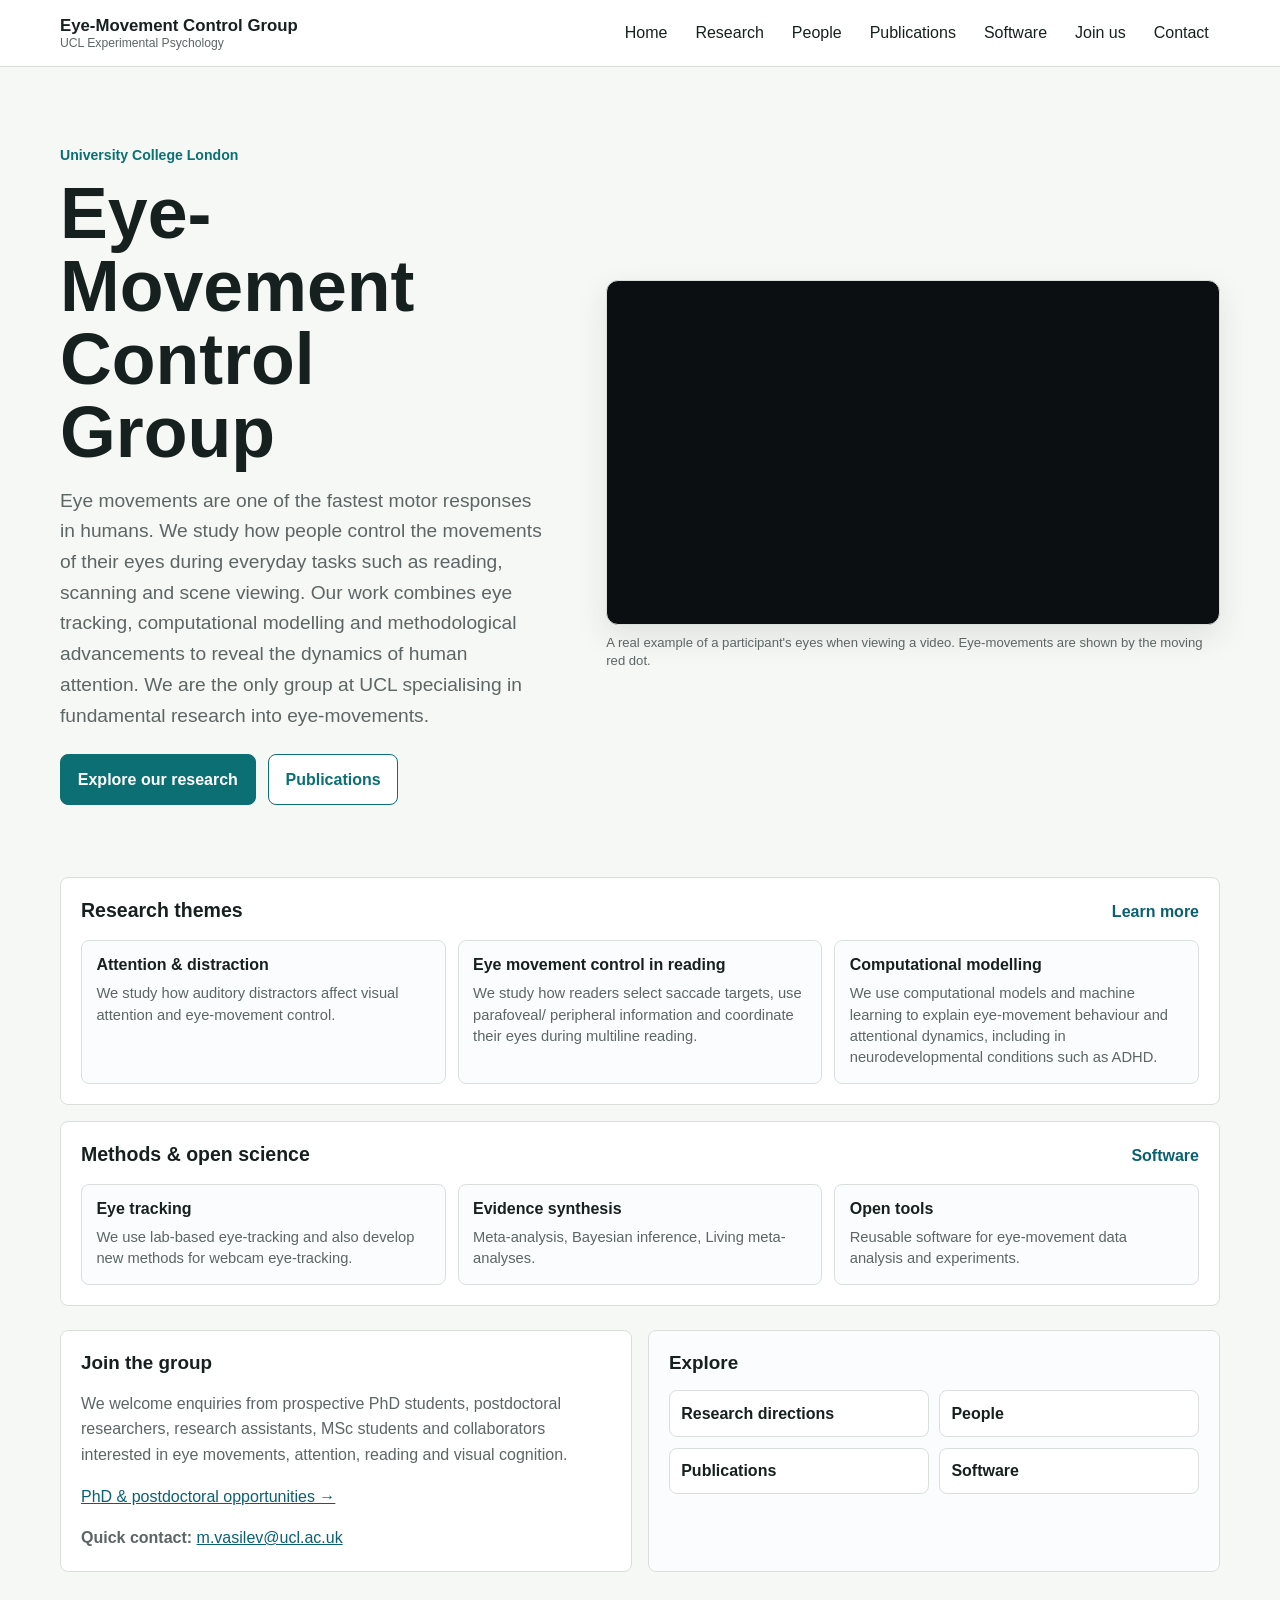
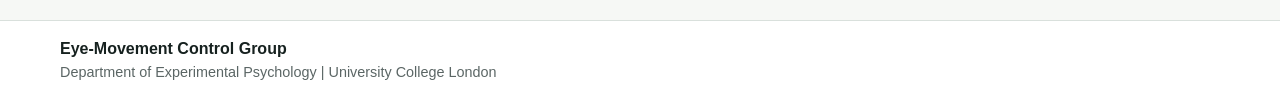
==== commit ee0785f5: "Update index.html" ====
--- a/index.html
+++ b/index.html
@@ -1,6 +1,6 @@
 <!doctype html><html lang="en"><head><meta charset="utf-8"><meta name="viewport" content="width=device-width,initial-scale=1"><title>Eye-Movement Control Group | UCL</title><link rel="stylesheet" href="assets/css/style.css"><link rel="stylesheet" href="assets/css/custom.css"></head><body>
 <header class="site-header"><div class="container header-inner"><a class="site-brand-text" href="index.html">Eye-Movement Control Group<span>UCL Experimental Psychology</span></a><nav><ul class="nav-list"><li><a href="index.html">Home</a></li><li><a href="research.html">Research</a></li><li><a href="people.html">People</a></li><li><a href="publications.html">Publications</a></li><li><a href="software.html">Software</a></li><li><a href="join.html">Join us</a></li><li><a href="contact.html">Contact</a></li></ul></nav></div></header>
-<main class="container"><section class="hero"><div class="hero-copy"><p class="eyebrow">University College London</p><h1>Eye-Movement Control Group</h1><p class="lead">Eye movements are one of the fastest motor responses in humans. We study how people control the movements of their eyes during everyday tasks such as reading, scanning and scene viewing. Our work combines eye tracking, computational modelling and methodological advancements to reveal the dynamics of human attention. We are the only group at UCL conducting fundamental research into eye-movements.</p><div class="button-row"><a class="button" href="research.html">Explore our research</a><a class="button button-secondary" href="publications.html">Publications</a></div></div><div class="hero-visual hero-video-wrap"><video class="hero-video" autoplay muted loop playsinline preload="metadata" aria-label="Real eye-tracking data overlaid on a dynamic scene"><source src="videos/eye-movements-demo.mp4" type="video/mp4">Your browser does not support embedded video.</video><p class="hero-video-caption">A real example of a participant's eyes when viewing a video. Eye-movements are shown by the moving red dot.</p></div></section>
+<main class="container"><section class="hero"><div class="hero-copy"><p class="eyebrow">University College London</p><h1>Eye-Movement Control Group</h1><p class="lead">Eye movements are one of the fastest motor responses in humans. We study how people control the movements of their eyes during everyday tasks such as reading, scanning and scene viewing. Our work combines eye tracking, computational modelling and methodological advancements to reveal the dynamics of human attention. We are the only group at UCL specialising in fundamental research into eye-movements.</p><div class="button-row"><a class="button" href="research.html">Explore our research</a><a class="button button-secondary" href="publications.html">Publications</a></div></div><div class="hero-visual hero-video-wrap"><video class="hero-video" autoplay muted loop playsinline preload="metadata" aria-label="Real eye-tracking data overlaid on a dynamic scene"><source src="videos/eye-movements-demo.mp4" type="video/mp4">Your browser does not support embedded video.</video><p class="hero-video-caption">A real example of a participant's eyes when viewing a video. Eye-movements are shown by the moving red dot.</p></div></section>
 <section class="home-research"><article class="research-group-card"><div class="research-group-heading"><h2>Research themes</h2><a href="research.html">Learn more</a></div><div class="research-topic-grid"><div class="research-topic-card"><h3>Attention & distraction</h3><p>We study how auditory distractors affect visual attention and eye-movement control.</p></div><div class="research-topic-card"><h3>Eye movement control in reading</h3><p> We study how readers select saccade targets, use parafoveal/ peripheral information and coordinate their eyes during multiline reading.</p></div><div class="research-topic-card"><h3>Computational modelling</h3><p> We use computational models and machine learning to explain eye-movement behaviour and attentional dynamics, including in neurodevelopmental conditions such as ADHD.</p></div></div></article>
 <article class="research-group-card"><div class="research-group-heading"><h2>Methods & open science</h2><a href="software.html">Software</a></div><div class="research-topic-grid"><div class="research-topic-card"><h3>Eye tracking</h3><p>We use lab-based eye-tracking and also develop new methods for webcam eye-tracking.</p></div><div class="research-topic-card"><h3>Evidence synthesis</h3><p>Meta-analysis, Bayesian inference, Living meta-analyses.</p></div><div class="research-topic-card"><h3>Open tools</h3><p>Reusable software for eye-movement data analysis and experiments.</p></div></div></article></section>
 <section class="grid two-up"><div class="panel">
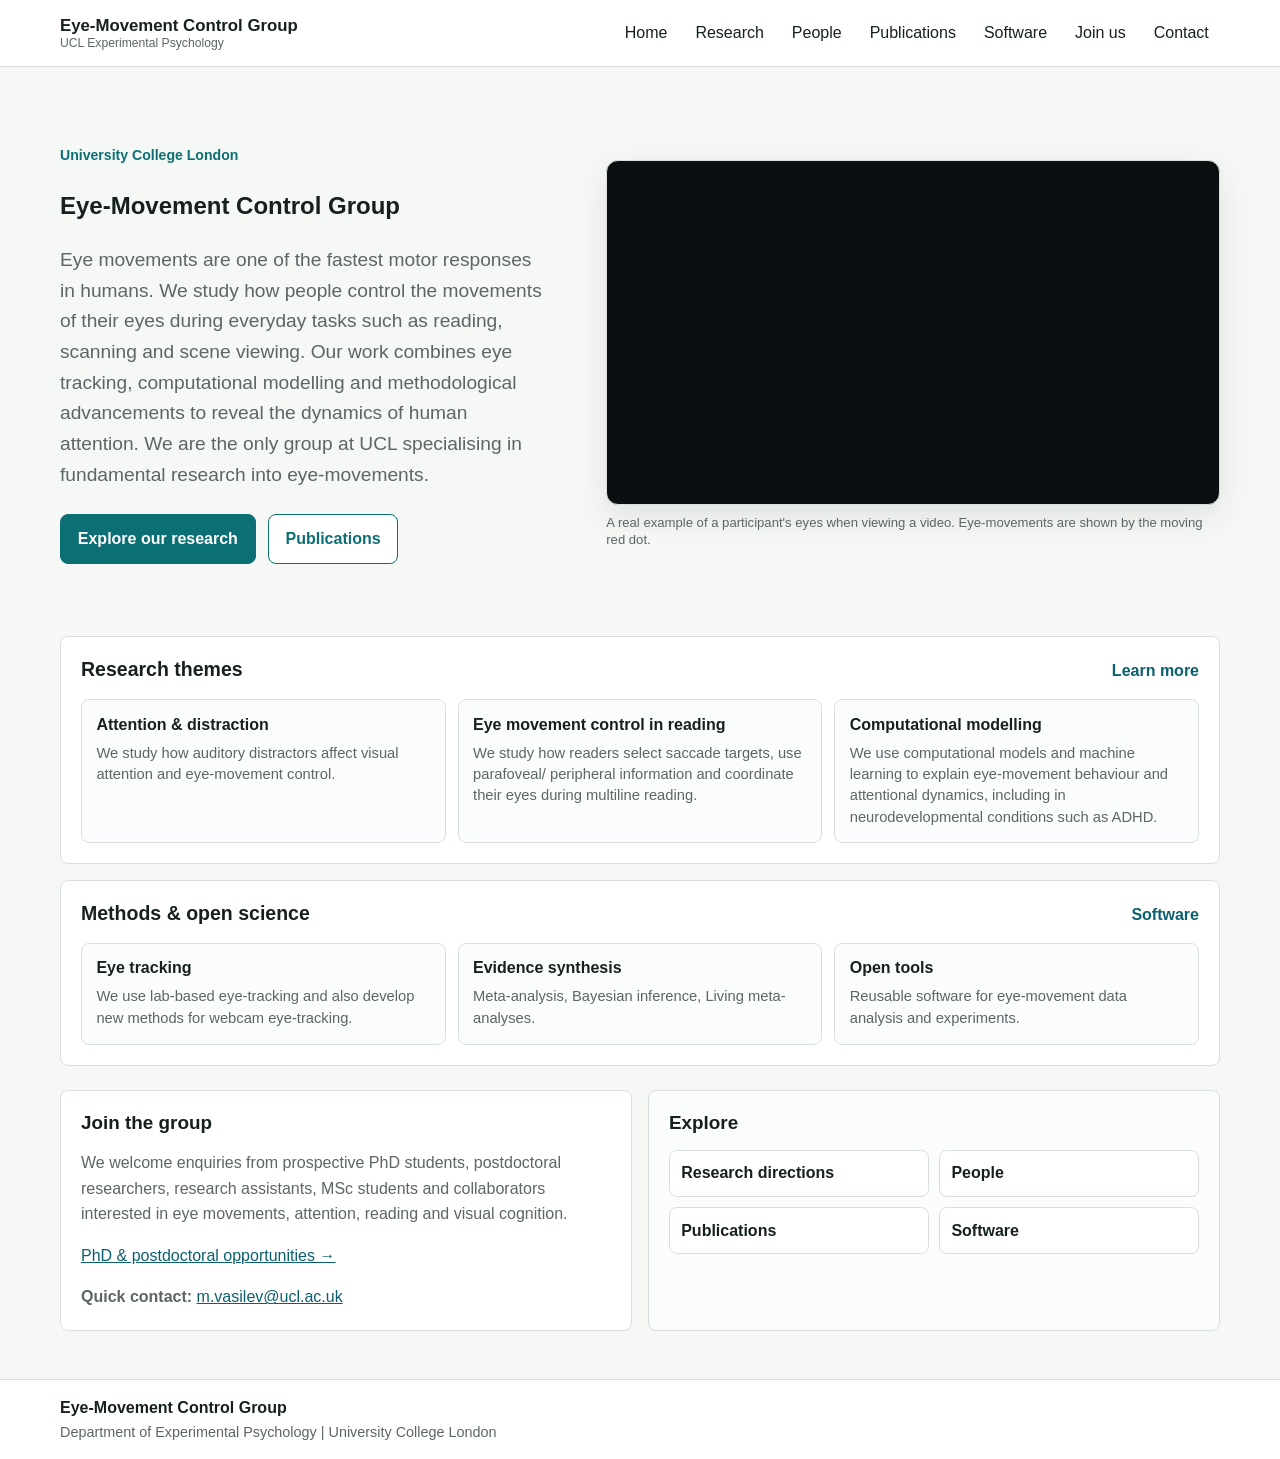
==== commit 5a890222: "Update index.html" ====
--- a/index.html
+++ b/index.html
@@ -1,6 +1,6 @@
 <!doctype html><html lang="en"><head><meta charset="utf-8"><meta name="viewport" content="width=device-width,initial-scale=1"><title>Eye-Movement Control Group | UCL</title><link rel="stylesheet" href="assets/css/style.css"><link rel="stylesheet" href="assets/css/custom.css"></head><body>
 <header class="site-header"><div class="container header-inner"><a class="site-brand-text" href="index.html">Eye-Movement Control Group<span>UCL Experimental Psychology</span></a><nav><ul class="nav-list"><li><a href="index.html">Home</a></li><li><a href="research.html">Research</a></li><li><a href="people.html">People</a></li><li><a href="publications.html">Publications</a></li><li><a href="software.html">Software</a></li><li><a href="join.html">Join us</a></li><li><a href="contact.html">Contact</a></li></ul></nav></div></header>
-<main class="container"><section class="hero"><div class="hero-copy"><p class="eyebrow">University College London</p><h1>Eye-Movement Control Group</h1><p class="lead">Eye movements are one of the fastest motor responses in humans. We study how people control the movements of their eyes during everyday tasks such as reading, scanning and scene viewing. Our work combines eye tracking, computational modelling and methodological advancements to reveal the dynamics of human attention. We are the only group at UCL specialising in fundamental research into eye-movements.</p><div class="button-row"><a class="button" href="research.html">Explore our research</a><a class="button button-secondary" href="publications.html">Publications</a></div></div><div class="hero-visual hero-video-wrap"><video class="hero-video" autoplay muted loop playsinline preload="metadata" aria-label="Real eye-tracking data overlaid on a dynamic scene"><source src="videos/eye-movements-demo.mp4" type="video/mp4">Your browser does not support embedded video.</video><p class="hero-video-caption">A real example of a participant's eyes when viewing a video. Eye-movements are shown by the moving red dot.</p></div></section>
+<main class="container"><section class="hero"><div class="hero-copy"><p class="eyebrow">University College London</p><h2>Eye-Movement Control Group</h2><p class="lead">Eye movements are one of the fastest motor responses in humans. We study how people control the movements of their eyes during everyday tasks such as reading, scanning and scene viewing. Our work combines eye tracking, computational modelling and methodological advancements to reveal the dynamics of human attention. We are the only group at UCL specialising in fundamental research into eye-movements.</p><div class="button-row"><a class="button" href="research.html">Explore our research</a><a class="button button-secondary" href="publications.html">Publications</a></div></div><div class="hero-visual hero-video-wrap"><video class="hero-video" autoplay muted loop playsinline preload="metadata" aria-label="Real eye-tracking data overlaid on a dynamic scene"><source src="videos/eye-movements-demo.mp4" type="video/mp4">Your browser does not support embedded video.</video><p class="hero-video-caption">A real example of a participant's eyes when viewing a video. Eye-movements are shown by the moving red dot.</p></div></section>
 <section class="home-research"><article class="research-group-card"><div class="research-group-heading"><h2>Research themes</h2><a href="research.html">Learn more</a></div><div class="research-topic-grid"><div class="research-topic-card"><h3>Attention & distraction</h3><p>We study how auditory distractors affect visual attention and eye-movement control.</p></div><div class="research-topic-card"><h3>Eye movement control in reading</h3><p> We study how readers select saccade targets, use parafoveal/ peripheral information and coordinate their eyes during multiline reading.</p></div><div class="research-topic-card"><h3>Computational modelling</h3><p> We use computational models and machine learning to explain eye-movement behaviour and attentional dynamics, including in neurodevelopmental conditions such as ADHD.</p></div></div></article>
 <article class="research-group-card"><div class="research-group-heading"><h2>Methods & open science</h2><a href="software.html">Software</a></div><div class="research-topic-grid"><div class="research-topic-card"><h3>Eye tracking</h3><p>We use lab-based eye-tracking and also develop new methods for webcam eye-tracking.</p></div><div class="research-topic-card"><h3>Evidence synthesis</h3><p>Meta-analysis, Bayesian inference, Living meta-analyses.</p></div><div class="research-topic-card"><h3>Open tools</h3><p>Reusable software for eye-movement data analysis and experiments.</p></div></div></article></section>
 <section class="grid two-up"><div class="panel">
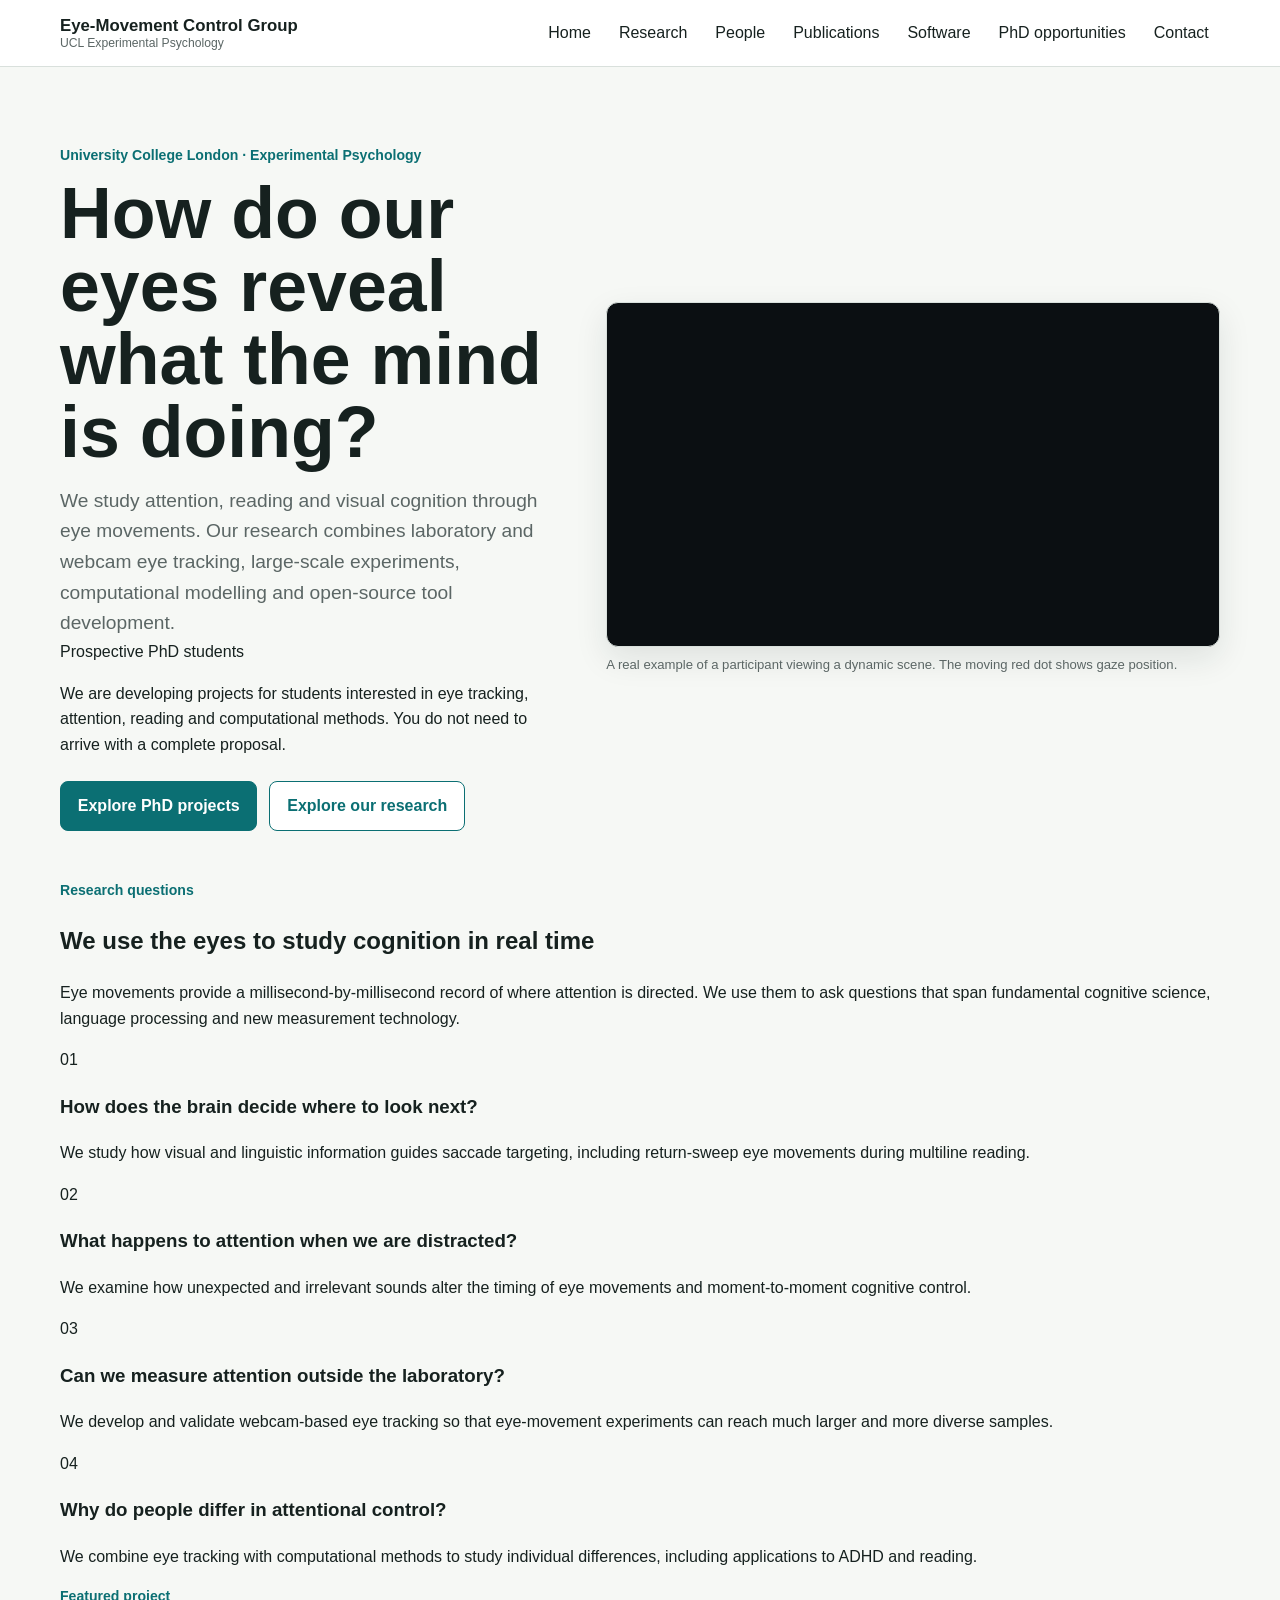
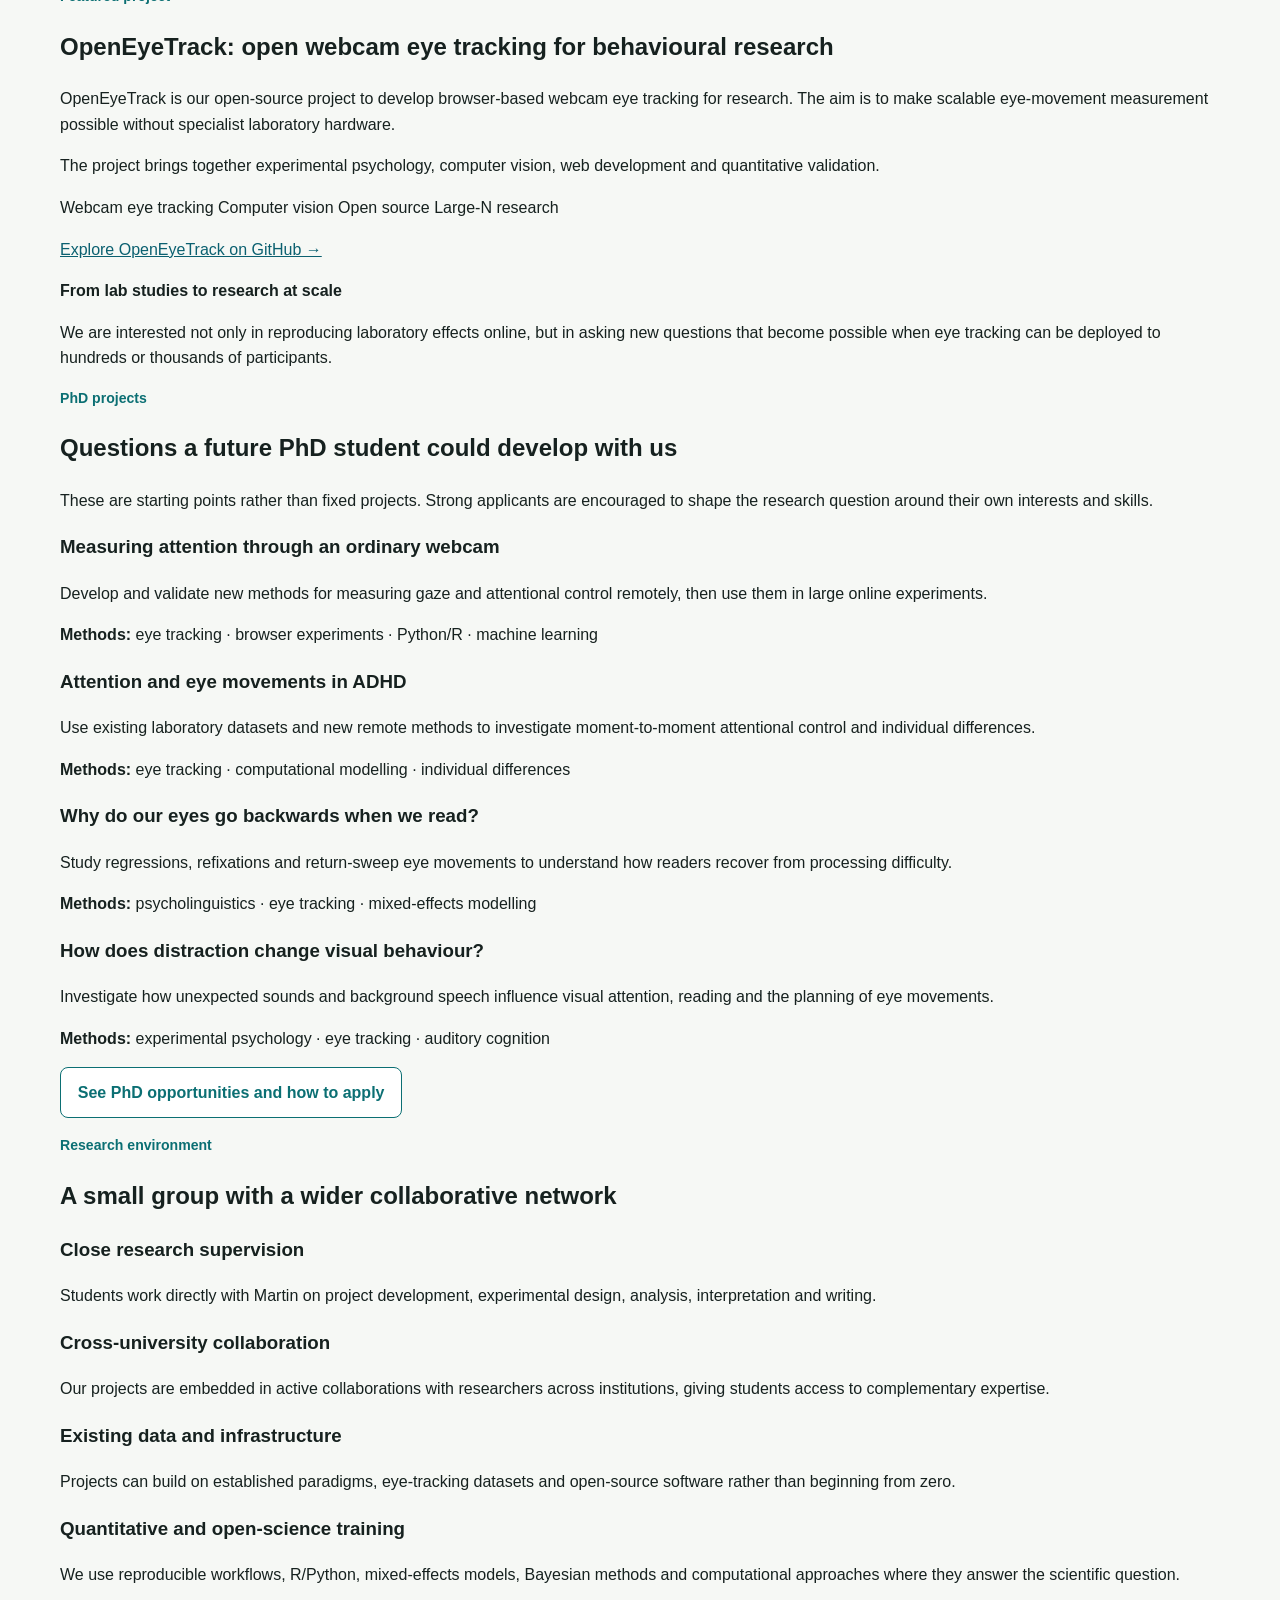
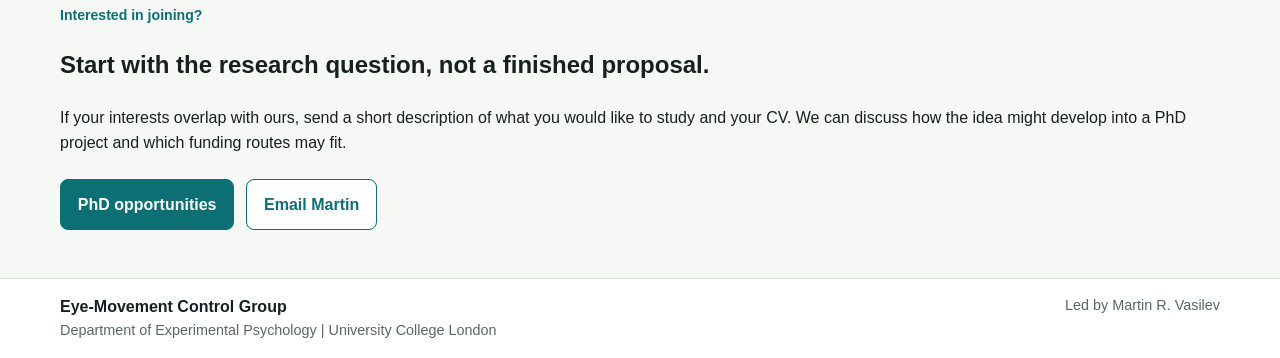
==== commit 8d4c3fde: "Redesign homepage around research and PhD recruitment" ====
--- a/index.html
+++ b/index.html
@@ -1,12 +1,173 @@
-<!doctype html><html lang="en"><head><meta charset="utf-8"><meta name="viewport" content="width=device-width,initial-scale=1"><title>Eye-Movement Control Group | UCL</title><link rel="stylesheet" href="assets/css/style.css"><link rel="stylesheet" href="assets/css/custom.css"></head><body>
-<header class="site-header"><div class="container header-inner"><a class="site-brand-text" href="index.html">Eye-Movement Control Group<span>UCL Experimental Psychology</span></a><nav><ul class="nav-list"><li><a href="index.html">Home</a></li><li><a href="research.html">Research</a></li><li><a href="people.html">People</a></li><li><a href="publications.html">Publications</a></li><li><a href="software.html">Software</a></li><li><a href="join.html">Join us</a></li><li><a href="contact.html">Contact</a></li></ul></nav></div></header>
-<main class="container"><section class="hero"><div class="hero-copy"><p class="eyebrow">University College London</p><h2>Eye-Movement Control Group</h2><p class="lead">Eye movements are one of the fastest motor responses in humans. We study how people control the movements of their eyes during everyday tasks such as reading, scanning and scene viewing. Our work combines eye tracking, computational modelling and methodological advancements to reveal the dynamics of human attention. We are the only group at UCL specialising in fundamental research into eye-movements.</p><div class="button-row"><a class="button" href="research.html">Explore our research</a><a class="button button-secondary" href="publications.html">Publications</a></div></div><div class="hero-visual hero-video-wrap"><video class="hero-video" autoplay muted loop playsinline preload="metadata" aria-label="Real eye-tracking data overlaid on a dynamic scene"><source src="videos/eye-movements-demo.mp4" type="video/mp4">Your browser does not support embedded video.</video><p class="hero-video-caption">A real example of a participant's eyes when viewing a video. Eye-movements are shown by the moving red dot.</p></div></section>
-<section class="home-research"><article class="research-group-card"><div class="research-group-heading"><h2>Research themes</h2><a href="research.html">Learn more</a></div><div class="research-topic-grid"><div class="research-topic-card"><h3>Attention & distraction</h3><p>We study how auditory distractors affect visual attention and eye-movement control.</p></div><div class="research-topic-card"><h3>Eye movement control in reading</h3><p> We study how readers select saccade targets, use parafoveal/ peripheral information and coordinate their eyes during multiline reading.</p></div><div class="research-topic-card"><h3>Computational modelling</h3><p> We use computational models and machine learning to explain eye-movement behaviour and attentional dynamics, including in neurodevelopmental conditions such as ADHD.</p></div></div></article>
-<article class="research-group-card"><div class="research-group-heading"><h2>Methods & open science</h2><a href="software.html">Software</a></div><div class="research-topic-grid"><div class="research-topic-card"><h3>Eye tracking</h3><p>We use lab-based eye-tracking and also develop new methods for webcam eye-tracking.</p></div><div class="research-topic-card"><h3>Evidence synthesis</h3><p>Meta-analysis, Bayesian inference, Living meta-analyses.</p></div><div class="research-topic-card"><h3>Open tools</h3><p>Reusable software for eye-movement data analysis and experiments.</p></div></div></article></section>
-<section class="grid two-up"><div class="panel">
-  <h2>Join the group</h2>
-  <p>We welcome enquiries from prospective PhD students, postdoctoral researchers, research assistants, MSc students and collaborators interested in eye movements, attention, reading and visual cognition.</p>
-  <p><a href="join.html">PhD &amp; postdoctoral opportunities →</a></p>
-  <p><strong>Quick contact:</strong> <a href="mailto:m.vasilev@ucl.ac.uk">m.vasilev@ucl.ac.uk</a></p>
-</div><div class="panel link-panel"><h2>Explore</h2><ul class="section-links"><li><a href="research.html">Research directions</a></li><li><a href="people.html">People</a></li><li><a href="publications.html">Publications</a></li><li><a href="software.html">Software</a></li></ul></div></section>
-</main><footer class="site-footer"><div class="container footer-inner"><div><strong>Eye-Movement Control Group</strong><div class="small">Department of Experimental Psychology | University College London</div></div><div class="small"></div></div></footer></body></html>
+<!doctype html>
+<html lang="en">
+<head>
+  <meta charset="utf-8">
+  <meta name="viewport" content="width=device-width,initial-scale=1">
+  <title>Eye-Movement Control Group | UCL</title>
+  <meta name="description" content="UCL research group studying attention, reading and visual cognition through eye movements, computational methods and open-source eye tracking.">
+  <link rel="stylesheet" href="assets/css/style.css">
+  <link rel="stylesheet" href="assets/css/custom.css">
+</head>
+<body>
+<header class="site-header">
+  <div class="container header-inner">
+    <a class="site-brand-text" href="index.html">Eye-Movement Control Group<span>UCL Experimental Psychology</span></a>
+    <nav aria-label="Main navigation">
+      <ul class="nav-list">
+        <li><a href="index.html">Home</a></li>
+        <li><a href="research.html">Research</a></li>
+        <li><a href="people.html">People</a></li>
+        <li><a href="publications.html">Publications</a></li>
+        <li><a href="software.html">Software</a></li>
+        <li><a class="nav-highlight" href="join.html">PhD opportunities</a></li>
+        <li><a href="contact.html">Contact</a></li>
+      </ul>
+    </nav>
+  </div>
+</header>
+
+<main class="container">
+  <section class="hero">
+    <div class="hero-copy">
+      <p class="eyebrow">University College London · Experimental Psychology</p>
+      <h1>How do our eyes reveal what the mind is doing?</h1>
+      <p class="lead">We study attention, reading and visual cognition through eye movements. Our research combines laboratory and webcam eye tracking, large-scale experiments, computational modelling and open-source tool development.</p>
+
+      <div class="hero-callout">
+        <span class="status-badge">Prospective PhD students</span>
+        <p>We are developing projects for students interested in eye tracking, attention, reading and computational methods. You do not need to arrive with a complete proposal.</p>
+      </div>
+
+      <div class="button-row">
+        <a class="button" href="join.html">Explore PhD projects</a>
+        <a class="button button-secondary" href="research.html">Explore our research</a>
+      </div>
+    </div>
+
+    <div class="hero-visual hero-video-wrap">
+      <video class="hero-video" autoplay muted loop playsinline preload="metadata" aria-label="Real eye-tracking data overlaid on a dynamic scene">
+        <source src="videos/eye-movements-demo.mp4" type="video/mp4">
+        Your browser does not support embedded video.
+      </video>
+      <p class="hero-video-caption">A real example of a participant viewing a dynamic scene. The moving red dot shows gaze position.</p>
+    </div>
+  </section>
+
+  <section class="section">
+    <div class="section-heading-block">
+      <p class="eyebrow">Research questions</p>
+      <h2>We use the eyes to study cognition in real time</h2>
+      <p class="section-intro">Eye movements provide a millisecond-by-millisecond record of where attention is directed. We use them to ask questions that span fundamental cognitive science, language processing and new measurement technology.</p>
+    </div>
+
+    <div class="question-grid">
+      <article class="question-card">
+        <span class="question-number">01</span>
+        <h3>How does the brain decide where to look next?</h3>
+        <p>We study how visual and linguistic information guides saccade targeting, including return-sweep eye movements during multiline reading.</p>
+      </article>
+      <article class="question-card">
+        <span class="question-number">02</span>
+        <h3>What happens to attention when we are distracted?</h3>
+        <p>We examine how unexpected and irrelevant sounds alter the timing of eye movements and moment-to-moment cognitive control.</p>
+      </article>
+      <article class="question-card">
+        <span class="question-number">03</span>
+        <h3>Can we measure attention outside the laboratory?</h3>
+        <p>We develop and validate webcam-based eye tracking so that eye-movement experiments can reach much larger and more diverse samples.</p>
+      </article>
+      <article class="question-card">
+        <span class="question-number">04</span>
+        <h3>Why do people differ in attentional control?</h3>
+        <p>We combine eye tracking with computational methods to study individual differences, including applications to ADHD and reading.</p>
+      </article>
+    </div>
+  </section>
+
+  <section class="feature-panel">
+    <div>
+      <p class="eyebrow">Featured project</p>
+      <h2>OpenEyeTrack: open webcam eye tracking for behavioural research</h2>
+      <p>OpenEyeTrack is our open-source project to develop browser-based webcam eye tracking for research. The aim is to make scalable eye-movement measurement possible without specialist laboratory hardware.</p>
+      <p>The project brings together experimental psychology, computer vision, web development and quantitative validation.</p>
+      <div class="pill-row" aria-label="OpenEyeTrack methods">
+        <span class="pill">Webcam eye tracking</span>
+        <span class="pill">Computer vision</span>
+        <span class="pill">Open source</span>
+        <span class="pill">Large-N research</span>
+      </div>
+      <p><a class="text-link" href="https://github.com/martin-vasilev/OpenEyeTrack" target="_blank" rel="noreferrer">Explore OpenEyeTrack on GitHub →</a></p>
+    </div>
+    <div class="feature-stat">
+      <strong>From lab studies to research at scale</strong>
+      <p>We are interested not only in reproducing laboratory effects online, but in asking new questions that become possible when eye tracking can be deployed to hundreds or thousands of participants.</p>
+    </div>
+  </section>
+
+  <section class="section">
+    <div class="section-heading-block">
+      <p class="eyebrow">PhD projects</p>
+      <h2>Questions a future PhD student could develop with us</h2>
+      <p class="section-intro">These are starting points rather than fixed projects. Strong applicants are encouraged to shape the research question around their own interests and skills.</p>
+    </div>
+
+    <div class="project-grid">
+      <article class="project-card">
+        <h3>Measuring attention through an ordinary webcam</h3>
+        <p>Develop and validate new methods for measuring gaze and attentional control remotely, then use them in large online experiments.</p>
+        <p class="project-meta"><strong>Methods:</strong> eye tracking · browser experiments · Python/R · machine learning</p>
+      </article>
+      <article class="project-card">
+        <h3>Attention and eye movements in ADHD</h3>
+        <p>Use existing laboratory datasets and new remote methods to investigate moment-to-moment attentional control and individual differences.</p>
+        <p class="project-meta"><strong>Methods:</strong> eye tracking · computational modelling · individual differences</p>
+      </article>
+      <article class="project-card">
+        <h3>Why do our eyes go backwards when we read?</h3>
+        <p>Study regressions, refixations and return-sweep eye movements to understand how readers recover from processing difficulty.</p>
+        <p class="project-meta"><strong>Methods:</strong> psycholinguistics · eye tracking · mixed-effects modelling</p>
+      </article>
+      <article class="project-card">
+        <h3>How does distraction change visual behaviour?</h3>
+        <p>Investigate how unexpected sounds and background speech influence visual attention, reading and the planning of eye movements.</p>
+        <p class="project-meta"><strong>Methods:</strong> experimental psychology · eye tracking · auditory cognition</p>
+      </article>
+    </div>
+
+    <p class="section-action"><a class="button button-secondary" href="join.html">See PhD opportunities and how to apply</a></p>
+  </section>
+
+  <section class="section">
+    <div class="section-heading-block">
+      <p class="eyebrow">Research environment</p>
+      <h2>A small group with a wider collaborative network</h2>
+    </div>
+    <div class="benefit-grid">
+      <article class="benefit-card"><h3>Close research supervision</h3><p>Students work directly with Martin on project development, experimental design, analysis, interpretation and writing.</p></article>
+      <article class="benefit-card"><h3>Cross-university collaboration</h3><p>Our projects are embedded in active collaborations with researchers across institutions, giving students access to complementary expertise.</p></article>
+      <article class="benefit-card"><h3>Existing data and infrastructure</h3><p>Projects can build on established paradigms, eye-tracking datasets and open-source software rather than beginning from zero.</p></article>
+      <article class="benefit-card"><h3>Quantitative and open-science training</h3><p>We use reproducible workflows, R/Python, mixed-effects models, Bayesian methods and computational approaches where they answer the scientific question.</p></article>
+    </div>
+  </section>
+
+  <section class="cta-panel">
+    <div>
+      <p class="eyebrow">Interested in joining?</p>
+      <h2>Start with the research question, not a finished proposal.</h2>
+      <p>If your interests overlap with ours, send a short description of what you would like to study and your CV. We can discuss how the idea might develop into a PhD project and which funding routes may fit.</p>
+    </div>
+    <div class="button-row">
+      <a class="button" href="join.html">PhD opportunities</a>
+      <a class="button button-secondary" href="mailto:m.vasilev@ucl.ac.uk">Email Martin</a>
+    </div>
+  </section>
+</main>
+
+<footer class="site-footer">
+  <div class="container footer-inner">
+    <div><strong>Eye-Movement Control Group</strong><div class="small">Department of Experimental Psychology | University College London</div></div>
+    <div class="small">Led by Martin R. Vasilev</div>
+  </div>
+</footer>
+</body>
+</html>
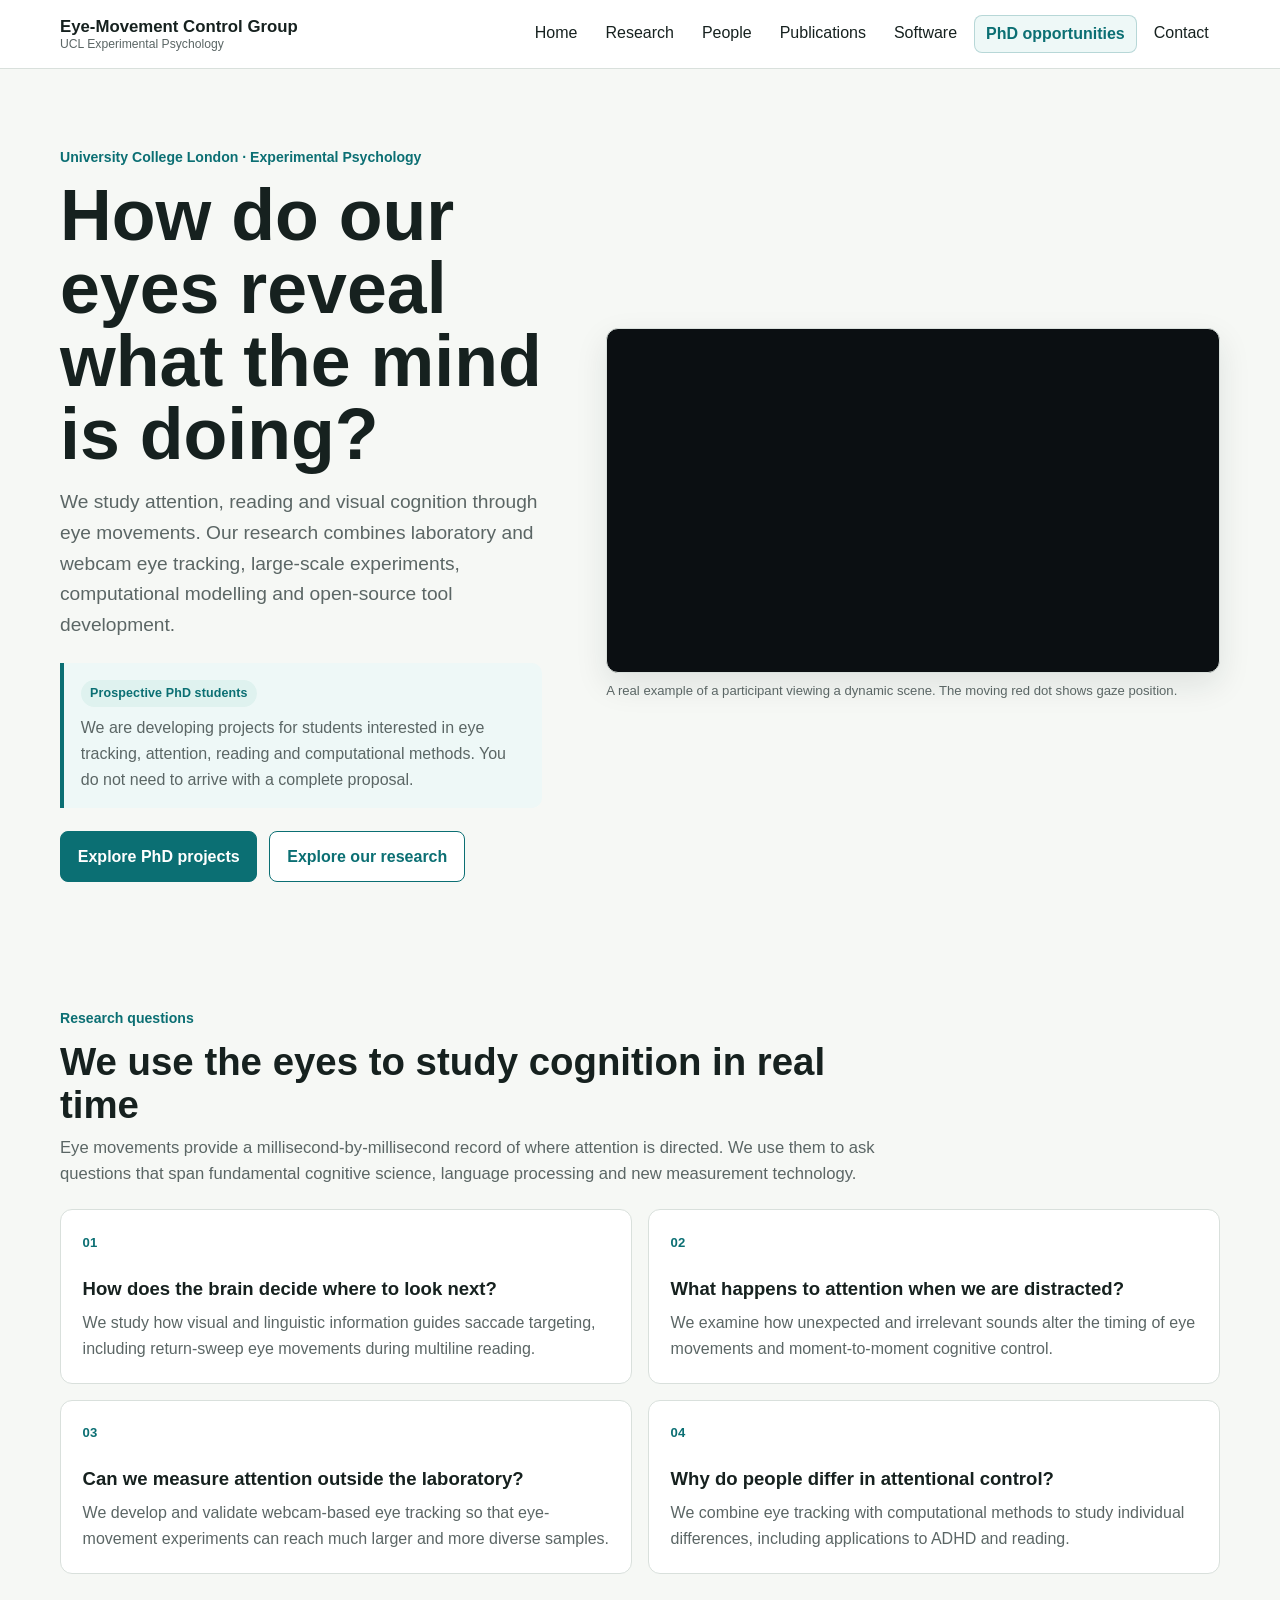
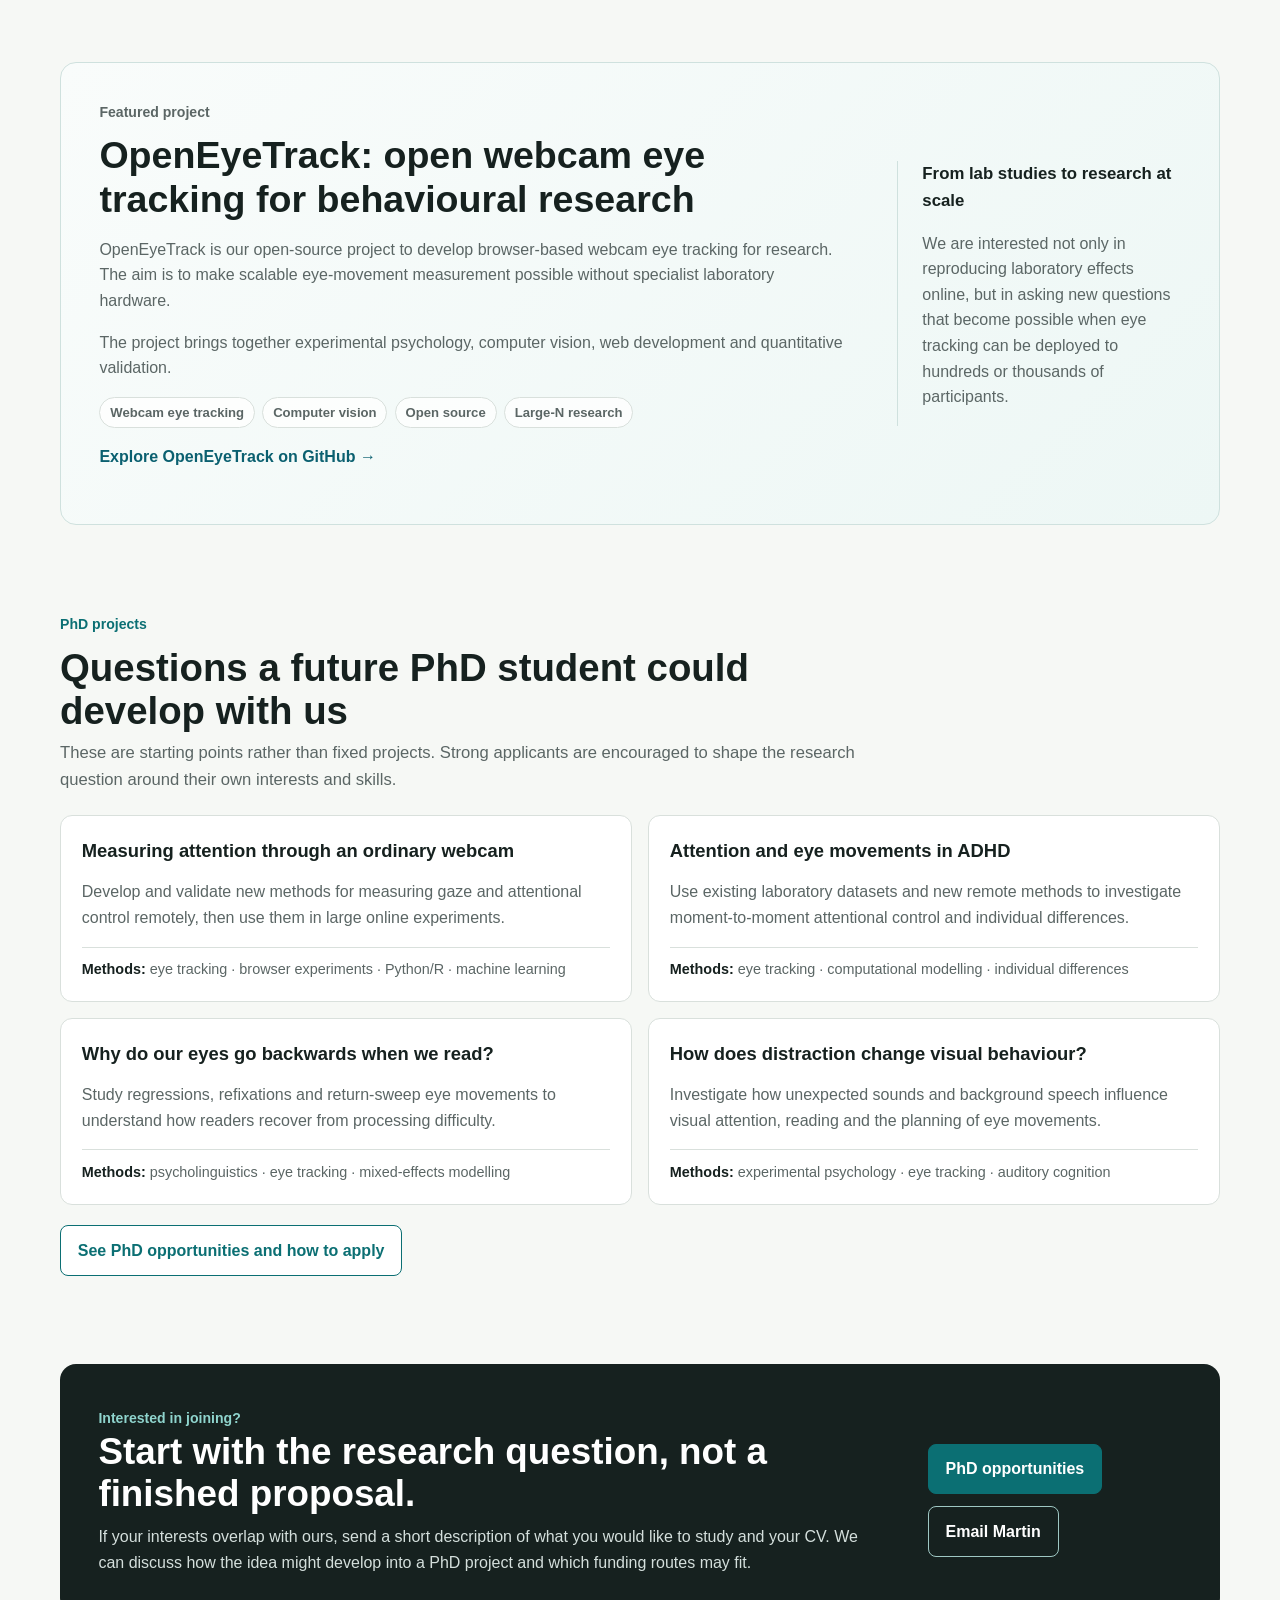
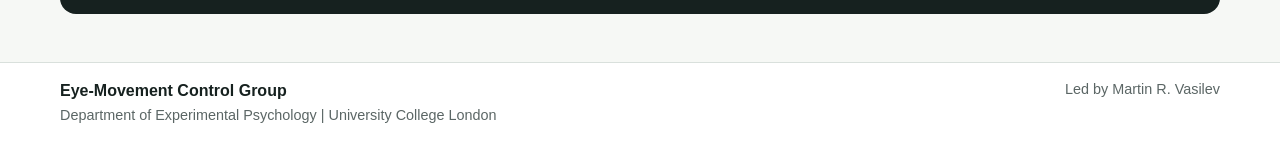
==== commit 5ab99e07: "Remove research environment section from homepage" ====
--- a/index.html
+++ b/index.html
@@ -137,19 +137,7 @@
     <p class="section-action"><a class="button button-secondary" href="join.html">See PhD opportunities and how to apply</a></p>
   </section>
 
-  <section class="section">
-    <div class="section-heading-block">
-      <p class="eyebrow">Research environment</p>
-      <h2>A small group with a wider collaborative network</h2>
-    </div>
-    <div class="benefit-grid">
-      <article class="benefit-card"><h3>Close research supervision</h3><p>Students work directly with Martin on project development, experimental design, analysis, interpretation and writing.</p></article>
-      <article class="benefit-card"><h3>Cross-university collaboration</h3><p>Our projects are embedded in active collaborations with researchers across institutions, giving students access to complementary expertise.</p></article>
-      <article class="benefit-card"><h3>Existing data and infrastructure</h3><p>Projects can build on established paradigms, eye-tracking datasets and open-source software rather than beginning from zero.</p></article>
-      <article class="benefit-card"><h3>Quantitative and open-science training</h3><p>We use reproducible workflows, R/Python, mixed-effects models, Bayesian methods and computational approaches where they answer the scientific question.</p></article>
-    </div>
-  </section>
-
+  
   <section class="cta-panel">
     <div>
       <p class="eyebrow">Interested in joining?</p>
--- a/assets/css/custom.css
+++ b/assets/css/custom.css
@@ -1,11 +1,93 @@
 :root { --accent:#0b6f73; --link:#0b6070; }
+
 .site-brand-text { font-weight:800; font-size:1.05rem; color:var(--text); text-decoration:none; line-height:1.15; }
 .site-brand-text span { display:block; font-size:.76rem; font-weight:500; color:var(--muted); margin-top:.12rem; }
+
+.nav-highlight { border:1px solid rgba(11,111,115,.24); background:#eef8f7; color:var(--accent)!important; font-weight:700; }
+
 .hero-photo { width:min(360px,82vw); aspect-ratio:1/1; object-fit:cover; border-radius:12px; border:1px solid var(--border); }
 .kicker { color:var(--accent); font-weight:700; margin:0 0 .45rem; }
 .page-main { padding:2.7rem 0 4rem; min-height:65vh; }
 .page-main h1 { font-size:clamp(2.1rem,4vw,3.8rem); line-height:1.05; margin:.2rem 0 1rem; }
-.page-intro { max-width:780px; color:var(--muted); font-size:1.1rem; }
+.page-intro { max-width:820px; color:var(--muted); font-size:1.1rem; }
+
+.section { margin:clamp(2.7rem,6vw,5rem) 0; }
+.section-heading-block { max-width:820px; margin-bottom:1.35rem; }
+.section-heading-block h2 { margin:.15rem 0 .55rem; font-size:clamp(1.65rem,3vw,2.45rem); line-height:1.12; }
+.section-intro { margin:.35rem 0 0; color:var(--muted); font-size:1.04rem; }
+.section-action { margin-top:1.25rem; }
+
+.hero-callout { max-width:720px; margin-top:1.35rem; padding:1rem 1.05rem; border-left:4px solid var(--accent); background:#eef8f7; border-radius:0 10px 10px 0; }
+.hero-callout p { margin:.5rem 0 0; color:var(--muted); }
+.status-badge, .project-label { display:inline-flex; align-items:center; width:fit-content; border-radius:999px; padding:.25rem .58rem; background:#dff2ef; color:var(--accent); font-size:.78rem; font-weight:800; letter-spacing:.01em; }
+
+.question-grid { display:grid; grid-template-columns:repeat(2,minmax(0,1fr)); gap:1rem; }
+.question-card { position:relative; border:1px solid var(--border); border-radius:12px; background:var(--surface); padding:1.35rem; }
+.question-number { display:block; margin-bottom:1.5rem; color:var(--accent); font-size:.82rem; font-weight:800; }
+.question-card h3 { margin:0 0 .55rem; font-size:1.16rem; line-height:1.3; }
+.question-card p { margin:0; color:var(--muted); }
+
+.feature-panel { display:grid; grid-template-columns:minmax(0,1.45fr) minmax(250px,.55fr); gap:clamp(1.5rem,4vw,3.5rem); align-items:center; margin:clamp(2.8rem,7vw,5.5rem) 0; padding:clamp(1.5rem,4vw,2.4rem); border:1px solid #cfe1de; border-radius:16px; background:linear-gradient(135deg,#f9fcfb 0%,#edf7f5 100%); }
+.feature-panel h2 { margin:.15rem 0 .7rem; font-size:clamp(1.6rem,3vw,2.35rem); line-height:1.15; }
+.feature-panel p { color:var(--muted); }
+.feature-stat { border-left:1px solid #cfe1de; padding-left:1.5rem; }
+.feature-stat strong { display:block; margin-bottom:.45rem; font-size:1.05rem; color:var(--text); }
+.text-link { font-weight:800; text-decoration:none; }
+
+.pill-row, .pill-cloud { display:flex; flex-wrap:wrap; gap:.45rem; margin:.9rem 0; }
+.pill { display:inline-flex; align-items:center; min-height:1.9rem; padding:.25rem .62rem; border:1px solid var(--border); border-radius:999px; background:rgba(255,255,255,.78); color:var(--muted); font-size:.82rem; font-weight:700; }
+
+.project-grid { display:grid; grid-template-columns:repeat(2,minmax(0,1fr)); gap:1rem; }
+.project-card { border:1px solid var(--border); border-radius:12px; background:var(--surface); padding:1.3rem; }
+.project-card h3 { margin:.15rem 0 .55rem; font-size:1.15rem; line-height:1.3; }
+.project-card p { color:var(--muted); }
+.project-card p:last-child { margin-bottom:0; }
+.project-meta { padding-top:.7rem; border-top:1px solid var(--border); font-size:.9rem; line-height:1.5; }
+.project-meta strong { color:var(--text); }
+.project-card-large { padding:1.5rem; }
+
+.benefit-grid { display:grid; grid-template-columns:repeat(2,minmax(0,1fr)); gap:1rem; }
+.benefit-card { border-top:3px solid #cfe1de; background:var(--surface); padding:1.05rem 1.15rem 1.2rem; }
+.benefit-card h3 { margin:0 0 .35rem; font-size:1.04rem; }
+.benefit-card p { margin:0; color:var(--muted); }
+
+.cta-panel { display:flex; justify-content:space-between; align-items:center; gap:2rem; margin:clamp(3rem,7vw,5.5rem) 0 1rem; padding:clamp(1.5rem,4vw,2.4rem); border-radius:16px; background:#16211f; color:#fff; }
+.cta-panel h2 { margin:.1rem 0 .55rem; font-size:clamp(1.55rem,3vw,2.3rem); line-height:1.15; color:#fff; }
+.cta-panel p { max-width:760px; margin:.3rem 0 0; color:#d4dfdc; }
+.cta-panel .eyebrow { color:#8fd4cd; }
+.cta-panel .button-secondary { background:transparent; border-color:#9fc8c4; color:#fff; }
+.cta-panel .button-secondary:hover { background:rgba(255,255,255,.08); }
+
+.join-secondary-lead { margin-top:.85rem; }
+.idea-note { margin-top:1rem; padding:1rem 1.15rem; border:1px dashed #aacbc7; border-radius:10px; background:#f7fbfa; }
+.idea-note p { margin:.35rem 0 0; color:var(--muted); }
+
+.application-steps { display:grid; gap:.7rem; max-width:900px; }
+.application-step { display:grid; grid-template-columns:2.4rem minmax(0,1fr); gap:.9rem; align-items:start; padding:1rem 0; border-top:1px solid var(--border); }
+.application-step:first-child { border-top:0; }
+.application-step > span { display:inline-flex; align-items:center; justify-content:center; width:2.2rem; height:2.2rem; border-radius:50%; background:#e5f3f1; color:var(--accent); font-weight:800; }
+.application-step h3 { margin:0 0 .2rem; font-size:1rem; }
+.application-step p { margin:0; color:var(--muted); }
+
+.prose-panel { max-width:900px; }
+.prose-panel p:first-child { margin-top:0; }
+.postdoc-note { margin-bottom:0; }
+
+.research-programme { display:grid; gap:1rem; margin:2rem 0; }
+.research-programme-card { border:1px solid var(--border); border-radius:12px; background:var(--surface); padding:1.4rem; }
+.research-programme-card h2 { margin:.1rem 0 .55rem; font-size:1.35rem; line-height:1.25; }
+.research-programme-card > p:not(.eyebrow) { color:var(--muted); }
+.research-question { margin-top:1rem; padding-top:.8rem; border-top:1px solid var(--border); }
+.research-question strong { color:var(--text); }
+.research-feature { margin-top:3.2rem; }
+.pill-cloud { align-content:center; justify-content:center; }
+
+.people-grid { display:grid; gap:1rem; }
+.people-grid .person-card { margin:0; }
+.person-role { margin:.1rem 0 .65rem!important; color:var(--accent)!important; font-size:.92rem; font-weight:800; }
+.lead-person-card { margin-top:.8rem; }
+.network-panel { margin-top:3.5rem; }
+
 .research-detail { display:grid; grid-template-columns:repeat(2,minmax(0,1fr)); gap:1rem; margin:1.5rem 0; }
 .research-detail .card { min-height:220px; }
 .pub-year { margin-top:2rem; padding-bottom:.35rem; border-bottom:1px solid var(--border); }
@@ -15,12 +97,14 @@
 .person-card { display:grid; grid-template-columns:180px 1fr; gap:1.5rem; align-items:start; }
 .person-card img { width:180px; aspect-ratio:1/1; object-fit:cover; border-radius:10px; }
 .software-grid { display:grid; grid-template-columns:repeat(2,minmax(0,1fr)); gap:1rem; margin-top:1.5rem; }
+.software-feature { margin-top:2.2rem; }
+
 .site-footer { border-top:1px solid var(--border); background:var(--surface); }
 .footer-inner { align-items:flex-start; }
 .small { font-size:.9rem; color:var(--muted); }
-@media (max-width:800px){ .research-detail,.software-grid{grid-template-columns:1fr}.person-card{grid-template-columns:1fr}.person-card img{width:150px}.hero{grid-template-columns:1fr}.hero-visual{justify-items:start}.nav-list{justify-content:flex-start}.header-inner{align-items:flex-start;flex-direction:column}}
-.pub-title { color: inherit; text-decoration: none; border-bottom: 1px solid transparent; transition: color .18s ease, border-color .18s ease; }
-.pub-title:hover, .pub-title:focus { color: var(--accent); border-bottom-color: currentColor; }
+.pub-title { color:inherit; text-decoration:none; border-bottom:1px solid transparent; transition:color .18s ease,border-color .18s ease; }
+.pub-title:hover, .pub-title:focus { color:var(--accent); border-bottom-color:currentColor; }
+
 /* Homepage eye-movement video */
 .hero-video-wrap { width:100%; justify-items:stretch; }
 .hero-video { display:block; width:100%; max-width:680px; aspect-ratio:16/9; object-fit:contain; background:#0b0f12; border:1px solid var(--border); border-radius:12px; box-shadow:0 12px 32px rgba(20,36,38,.10); }
@@ -28,3 +112,32 @@
 @media (min-width:901px) { .hero { grid-template-columns:minmax(0,.88fr) minmax(500px,1.12fr); } }
 @media (max-width:900px) { .hero-video { max-width:100%; } .hero-video-caption { max-width:100%; } }
 
+/* Join the group page */
+.join-page { padding-top:3rem; padding-bottom:4rem; }
+.join-intro { max-width:900px; margin-bottom:3rem; }
+.funding-grid { display:grid; grid-template-columns:repeat(2,minmax(0,1fr)); gap:1rem; margin-top:1.5rem; }
+.funding-card { border:1px solid var(--border); border-radius:12px; background:var(--surface); padding:1.25rem; }
+.funding-card h3 { margin-top:0; margin-bottom:.5rem; font-size:1.02rem; }
+.funding-card p { margin-bottom:.7rem; color:var(--muted); }
+.funding-card a { text-underline-offset:3px; }
+
+@media (max-width:900px) {
+  .feature-panel { grid-template-columns:1fr; }
+  .feature-stat { border-left:0; border-top:1px solid #cfe1de; padding:1.25rem 0 0; }
+  .question-grid, .project-grid, .benefit-grid { grid-template-columns:1fr; }
+  .cta-panel { align-items:flex-start; flex-direction:column; }
+}
+
+@media (max-width:800px) {
+  .research-detail,.software-grid,.funding-grid { grid-template-columns:1fr; }
+  .person-card { grid-template-columns:1fr; }
+  .person-card img { width:150px; }
+  .hero { grid-template-columns:1fr; }
+  .hero-visual { justify-items:start; }
+  .nav-list { justify-content:flex-start; }
+  .header-inner { align-items:flex-start; flex-direction:column; }
+}
+
+@media (max-width:760px) {
+  .join-page { padding-top:2rem; }
+}
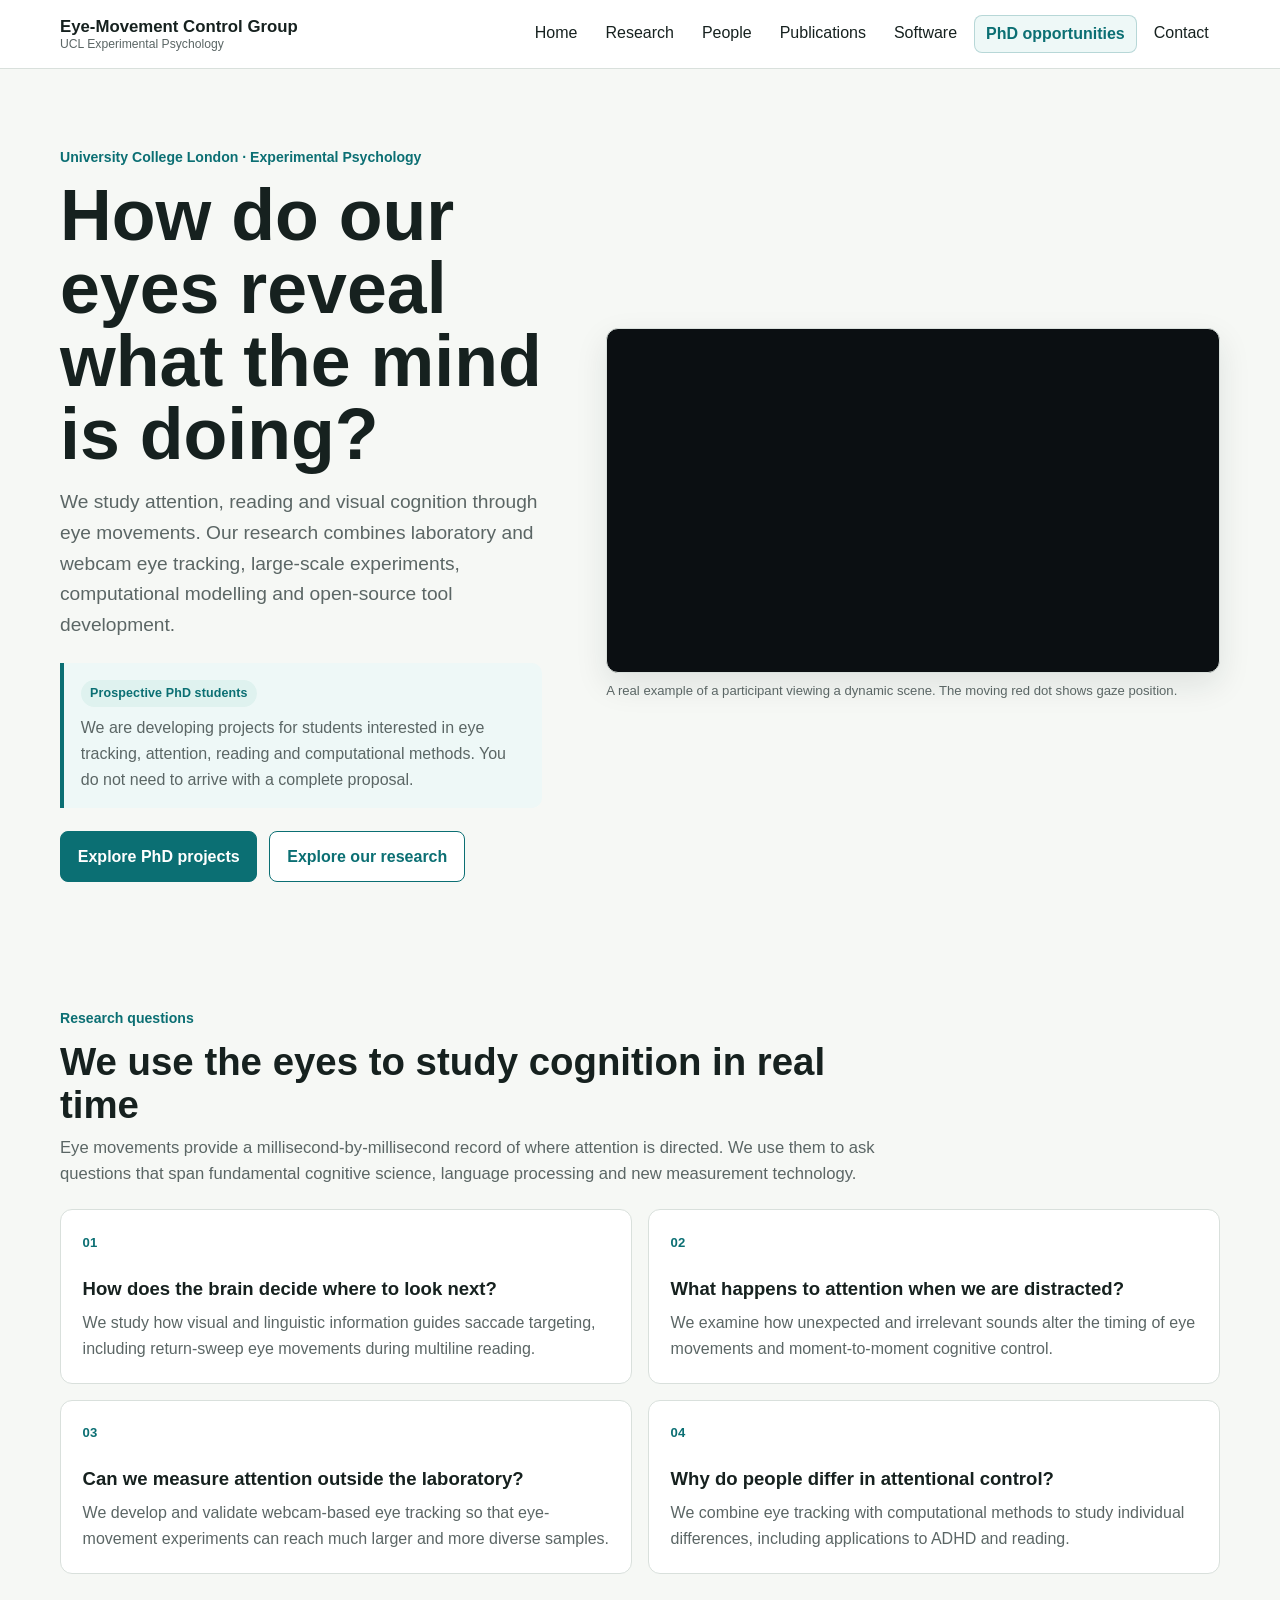
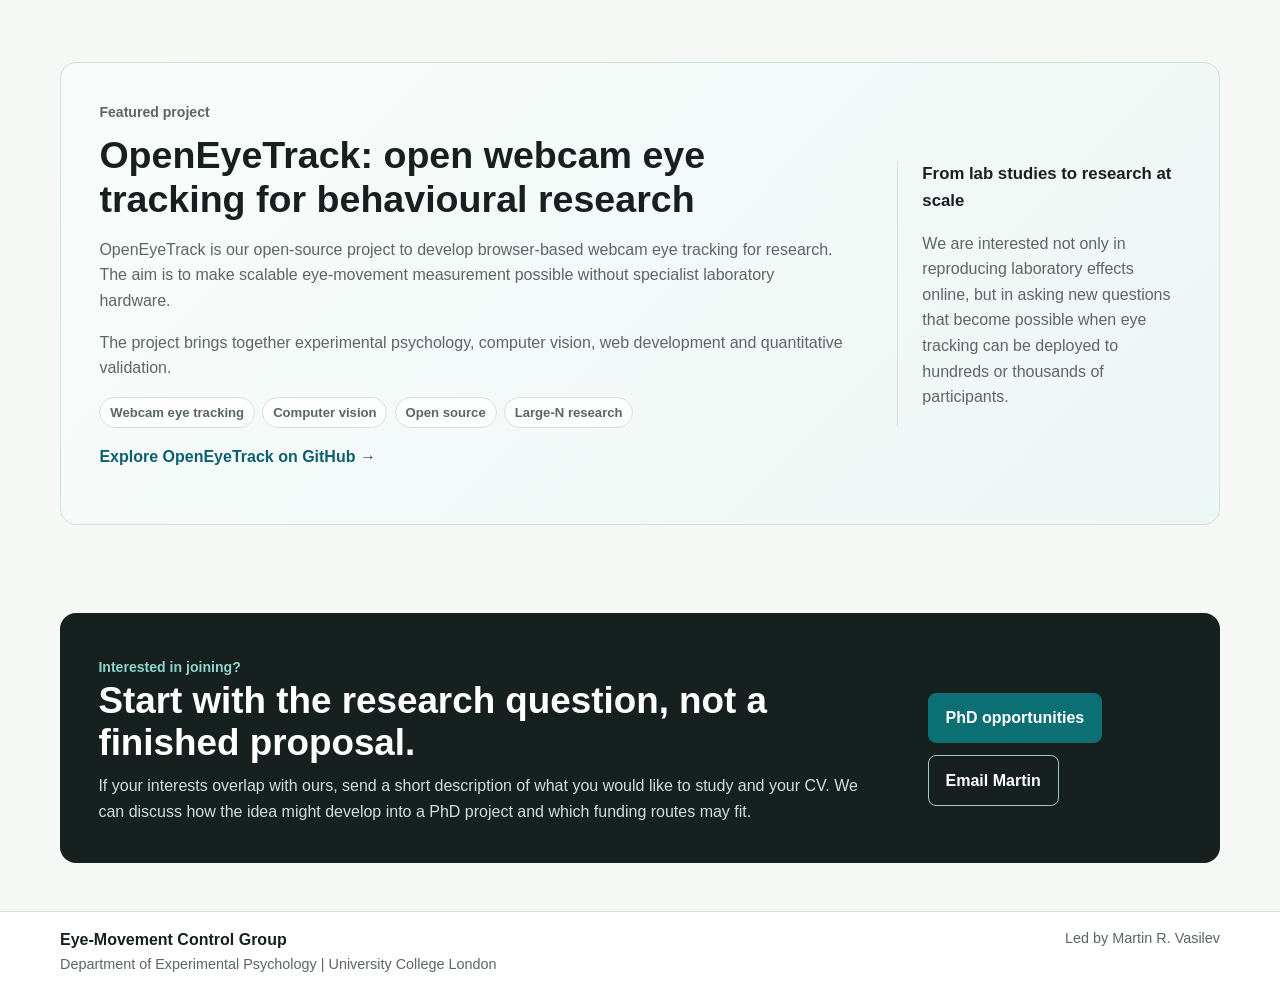
==== commit 8f8b902c: "Remove repetitive PhD projects section from homepage" ====
--- a/index.html
+++ b/index.html
@@ -104,40 +104,7 @@
     </div>
   </section>
 
-  <section class="section">
-    <div class="section-heading-block">
-      <p class="eyebrow">PhD projects</p>
-      <h2>Questions a future PhD student could develop with us</h2>
-      <p class="section-intro">These are starting points rather than fixed projects. Strong applicants are encouraged to shape the research question around their own interests and skills.</p>
-    </div>
 
-    <div class="project-grid">
-      <article class="project-card">
-        <h3>Measuring attention through an ordinary webcam</h3>
-        <p>Develop and validate new methods for measuring gaze and attentional control remotely, then use them in large online experiments.</p>
-        <p class="project-meta"><strong>Methods:</strong> eye tracking · browser experiments · Python/R · machine learning</p>
-      </article>
-      <article class="project-card">
-        <h3>Attention and eye movements in ADHD</h3>
-        <p>Use existing laboratory datasets and new remote methods to investigate moment-to-moment attentional control and individual differences.</p>
-        <p class="project-meta"><strong>Methods:</strong> eye tracking · computational modelling · individual differences</p>
-      </article>
-      <article class="project-card">
-        <h3>Why do our eyes go backwards when we read?</h3>
-        <p>Study regressions, refixations and return-sweep eye movements to understand how readers recover from processing difficulty.</p>
-        <p class="project-meta"><strong>Methods:</strong> psycholinguistics · eye tracking · mixed-effects modelling</p>
-      </article>
-      <article class="project-card">
-        <h3>How does distraction change visual behaviour?</h3>
-        <p>Investigate how unexpected sounds and background speech influence visual attention, reading and the planning of eye movements.</p>
-        <p class="project-meta"><strong>Methods:</strong> experimental psychology · eye tracking · auditory cognition</p>
-      </article>
-    </div>
-
-    <p class="section-action"><a class="button button-secondary" href="join.html">See PhD opportunities and how to apply</a></p>
-  </section>
-
-  
   <section class="cta-panel">
     <div>
       <p class="eyebrow">Interested in joining?</p>
--- a/assets/css/custom.css
+++ b/assets/css/custom.css
@@ -120,6 +120,11 @@
 .funding-card h3 { margin-top:0; margin-bottom:.5rem; font-size:1.02rem; }
 .funding-card p { margin-bottom:.7rem; color:var(--muted); }
 .funding-card a { text-underline-offset:3px; }
+.funding-eligibility { margin:.15rem 0 .7rem!important; padding:.55rem .65rem; border-radius:8px; background:#eef8f7; color:var(--text)!important; font-size:.86rem; line-height:1.45; }
+.funding-eligibility strong { color:var(--accent); }
+.funding-subheading { margin:1.6rem 0 .5rem; font-size:1.05rem; color:var(--text); }
+.funding-subheading-spaced { margin-top:2.3rem; }
+.funding-tip { margin-top:1.2rem; }
 
 @media (max-width:900px) {
   .feature-panel { grid-template-columns:1fr; }
@@ -140,4 +145,87 @@
 
 @media (max-width:760px) {
   .join-page { padding-top:2rem; }
+}
+
+/* Funding comparison table */
+.funding-table-wrap {
+  overflow-x:auto;
+  margin-top:1.4rem;
+  border:1px solid var(--border);
+  border-radius:12px;
+  background:var(--surface);
+  -webkit-overflow-scrolling:touch;
+}
+.funding-table {
+  width:100%;
+  min-width:1320px;
+  border-collapse:collapse;
+  font-size:.92rem;
+  line-height:1.45;
+}
+.funding-table th,
+.funding-table td {
+  padding:.9rem .85rem;
+  border-bottom:1px solid var(--border);
+  border-right:1px solid var(--border);
+  text-align:left;
+  vertical-align:top;
+}
+.funding-table th:last-child,
+.funding-table td:last-child { border-right:0; }
+.funding-table tbody tr:last-child th,
+.funding-table tbody tr:last-child td { border-bottom:0; }
+.funding-table thead th {
+  position:sticky;
+  top:0;
+  z-index:1;
+  background:#eef5f4;
+  color:var(--text);
+  font-size:.82rem;
+  font-weight:800;
+}
+.funding-table tbody th {
+  width:20%;
+  min-width:210px;
+  background:#fbfcfc;
+  font-weight:700;
+}
+.funding-table tbody th a {
+  color:var(--link);
+  text-decoration:none;
+}
+.funding-table tbody th a:hover { text-decoration:underline; }
+.funding-table td { color:var(--muted); }
+.table-status {
+  display:inline-flex;
+  align-items:center;
+  width:fit-content;
+  padding:.18rem .48rem;
+  border-radius:999px;
+  font-size:.78rem;
+  font-weight:800;
+  line-height:1.25;
+}
+.table-status-yes { background:#e4f4ef; color:#0b6f53; }
+.table-status-no { background:#f3f3f3; color:#676767; }
+.table-status-conditional { background:#fff4dc; color:#8a5a00; }
+.table-note {
+  display:inline-block;
+  margin-top:.28rem;
+  color:var(--muted);
+  font-size:.8rem;
+}
+@media (max-width:760px) {
+  .funding-table-wrap::after {
+    content:"Scroll horizontally to compare all columns →";
+    display:block;
+    position:sticky;
+    left:0;
+    width:100%;
+    padding:.55rem .75rem;
+    border-top:1px solid var(--border);
+    background:#fbfcfc;
+    color:var(--muted);
+    font-size:.78rem;
+  }
 }
